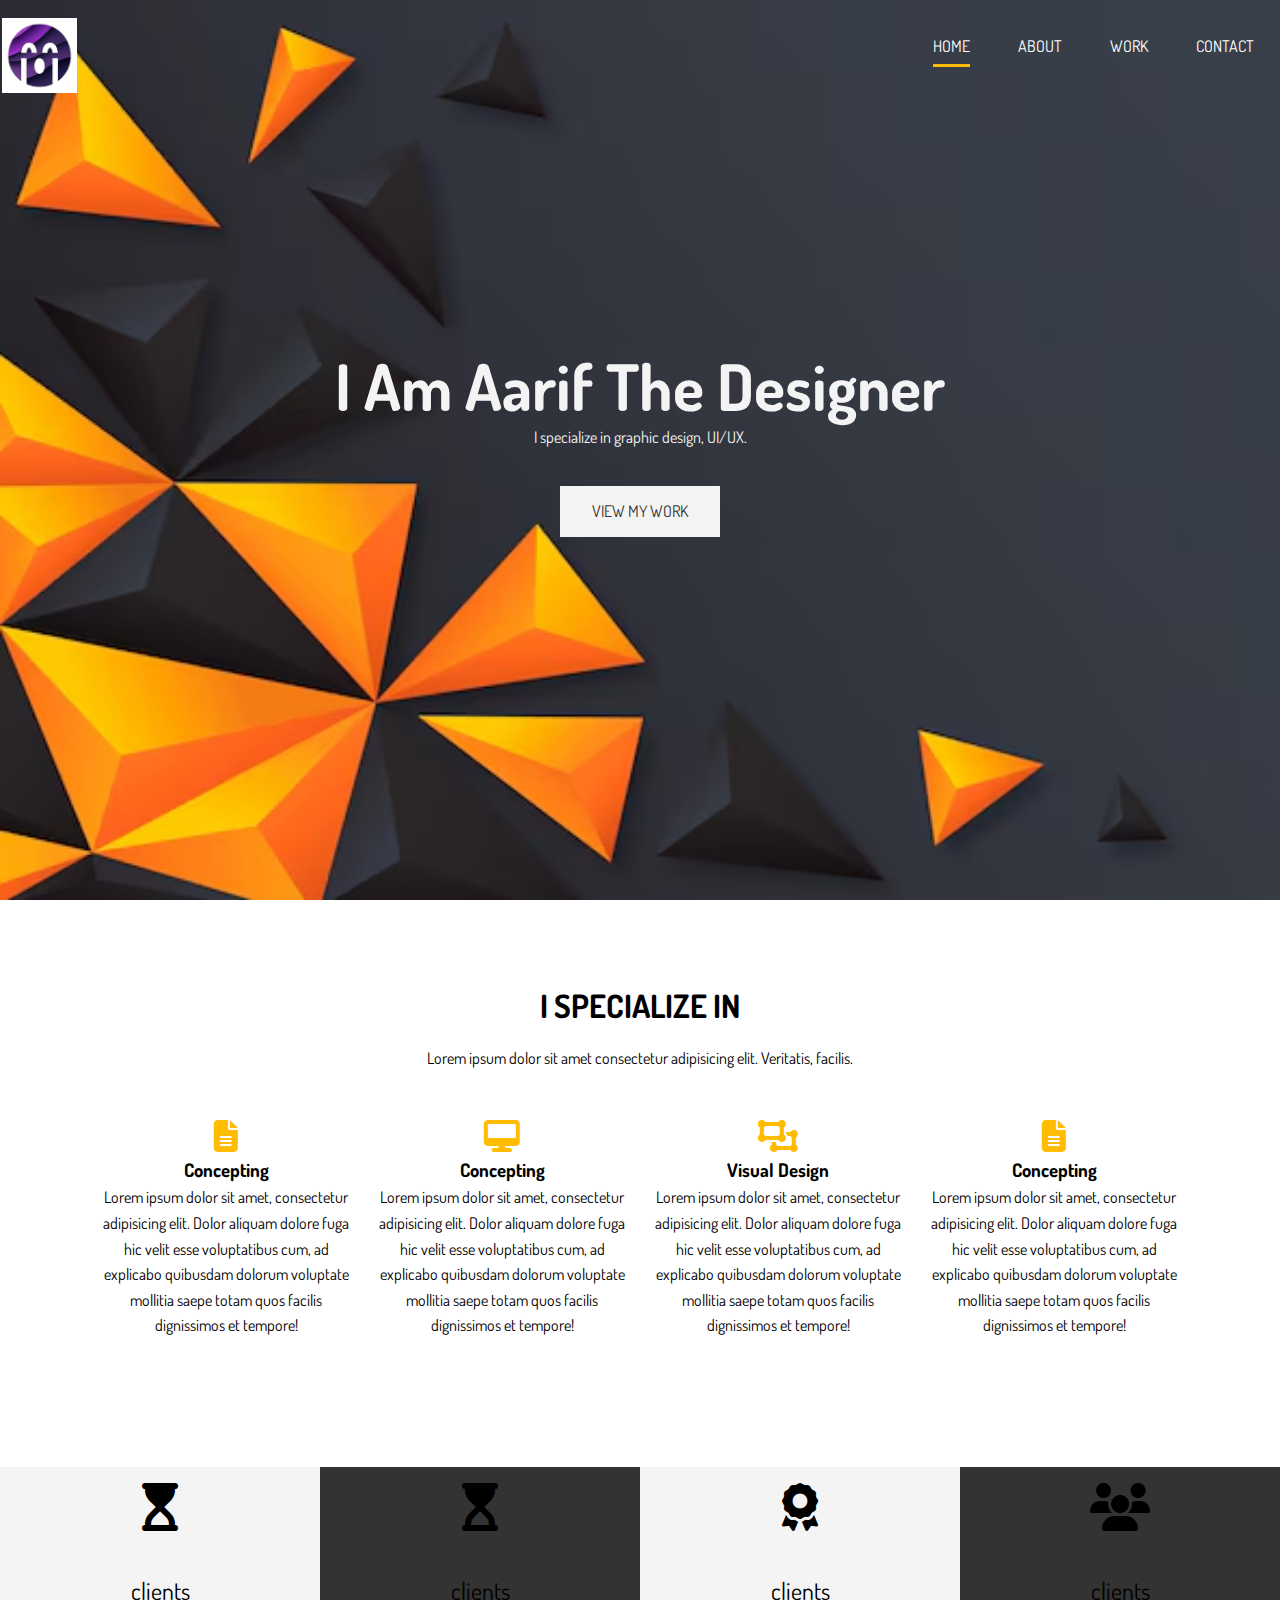
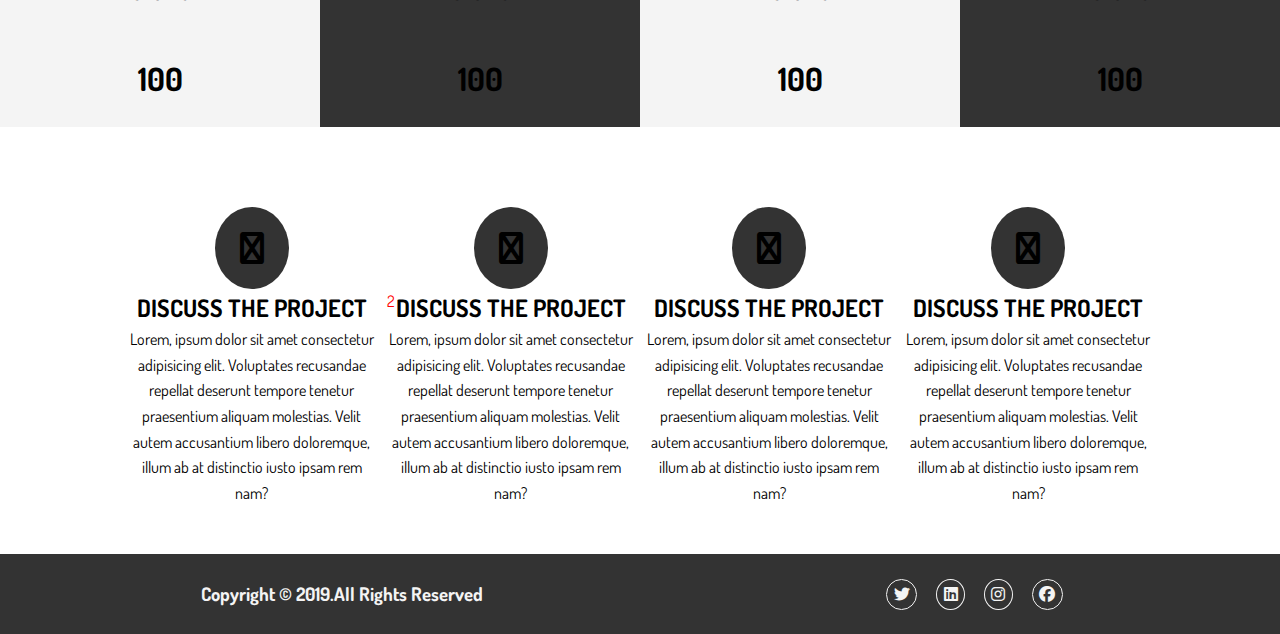
==== index.html @ 58da92f0 "My portfolio" ====
<!DOCTYPE html>
<html lang="en">
<head>
  <meta charset="UTF-8">
  <meta name="viewport" content="width=device-width, initial-scale=1.0">
  <title>Portfolio Page</title>
  <link rel="preconnect" href="https://fonts.googleapis.com">
<link rel="preconnect" href="https://fonts.gstatic.com" crossorigin>
<link href="https://fonts.googleapis.com/css2?family=Dosis:wght@200..800&display=swap" rel="stylesheet">
  <link rel="stylesheet" href="https://cdnjs.cloudflare.com/ajax/libs/font-awesome/6.6.0/css/all.min.css">
  <link rel="stylesheet" href="main/port.css">
</head>
<body>
  <!-- Header -->
<header class="header-home">
<div class="container">
  <nav class="main-nav">
<img src="portfolio-images/mange-logo.jpg" alt="" class="logo">
<ul>
  <li><a href="index.html" class="current">Home</a></li>
  <li><a href="about.html" class="">About</a></li>
  <li><a href="work.html" class="">Work</a></li>
  <li><a href="contact.html" class="">Contact</a></li>
</ul>
  </nav>
  <div class="header-content">
    <h1>I Am Aarif The Designer </h1>
    <p>I specialize in graphic design, UI/UX.</p>
    <a href="work.html" class="btn-light">View My Work</a>
  </div>
</div>
</header>

<!-- Section A -->
<section class="section-a " id="py-1">
<div class="content-1">
<h1>I SPECIALIZE IN</h1>
<p>Lorem ipsum dolor sit amet consectetur adipisicing elit. Veritatis, facilis.</p>
</div>

<div class="content-2 text-align">
<div>
<i class="fas fa-file-alt fa-2x"></i>
<h3>Concepting</h3>
<p>Lorem ipsum dolor sit amet, consectetur adipisicing elit. Dolor aliquam dolore fuga hic velit esse voluptatibus cum, ad explicabo quibusdam dolorum voluptate mollitia saepe totam quos facilis dignissimos et tempore!</p>
</div>


<div>
  <i class="fas fa-desktop fa-2x"></i>
  <h3>Concepting</h3>
  <p>Lorem ipsum dolor sit amet, consectetur adipisicing elit. Dolor aliquam dolore fuga hic velit esse voluptatibus cum, ad explicabo quibusdam dolorum voluptate mollitia saepe totam quos facilis dignissimos et tempore!</p>
  </div>

  <div>
    <i class="fas fa-object-ungroup fa-2x"></i>
    <h3>Visual Design</h3>
    <p>Lorem ipsum dolor sit amet, consectetur adipisicing elit. Dolor aliquam dolore fuga hic velit esse voluptatibus cum, ad explicabo quibusdam dolorum voluptate mollitia saepe totam quos facilis dignissimos et tempore!</p>
    </div>

    <div>
      <i class="fas fa-file-alt fa-2x"></i>
      <h3>Concepting</h3>
      <p>Lorem ipsum dolor sit amet, consectetur adipisicing elit. Dolor aliquam dolore fuga hic velit esse voluptatibus cum, ad explicabo quibusdam dolorum voluptate mollitia saepe totam quos facilis dignissimos et tempore!</p>
      </div>

</div>
</section>

<!-- Home Section-B -->
 <section class="section-b text-align" id="py-2">
<div class="page">

<div class="detail">
  <ul>
    <li><i class="fas fa-hourglass-start fa-3x"></i></li>
    <li class="stats-title"> clients</li>
    <li class="stats-number"> 100</li>
  </ul>
</div>

<div class="detail">
  <ul>
    <li><i class="fas fa-hourglass-start fa-3x"></i></li>
    <li class="stats-title"> clients</li>
    <li class="stats-number"> 100</li>
  </ul>
</div>

<div class="detail">
  <ul>
    <li><i class="fas fa-award fa-3x"></i></li>
    <li class="stats-title"> clients</li>
    <li class="stats-number"> 100</li>
  </ul>
</div>

<div class="detail">
  <ul>
    <li><i class="fas fa-users fa-3x"></i></li>
    <li class="stats-title"> clients</li>
    <li class="stats-number"> 100</li>
  </ul>
</div>

</div>
 </section>

<!-- Home Section C-->
 <section class="home text-align" id="py-3">
  <div class="home-container">

<div class="">
  <div class="icon">
  <i class="fab fa-award fa-2x"></i>
</div>
  <h2>DISCUSS THE PROJECT</h2>
  <p>Lorem, ipsum dolor sit amet consectetur adipisicing elit. Voluptates recusandae repellat deserunt tempore tenetur praesentium aliquam molestias. Velit autem accusantium libero doloremque, illum ab at distinctio iusto ipsam rem nam?</p>
</div>

<div class="home.content">
  <div class="icon">
    <i class="fab fa-award fa-2x"></i>
    <div class="icon-1">2</div>
  </div>
  <h2>DISCUSS THE PROJECT</h2>
  <p>Lorem, ipsum dolor sit amet consectetur adipisicing elit. Voluptates recusandae repellat deserunt tempore tenetur praesentium aliquam molestias. Velit autem accusantium libero doloremque, illum ab at distinctio iusto ipsam rem nam?</p>
</div>


<div class="">
  <div class="icon">
  <i class="fab fa-award fa-2x"></i>
</div>
  <h2>DISCUSS THE PROJECT</h2>
  <p>Lorem, ipsum dolor sit amet consectetur adipisicing elit. Voluptates recusandae repellat deserunt tempore tenetur praesentium aliquam molestias. Velit autem accusantium libero doloremque, illum ab at distinctio iusto ipsam rem nam?</p>
</div>


<div class="">
  <div class="icon">
  <i class="fab fa-award fa-2x"></i>
</div>
  <h2>DISCUSS THE PROJECT</h2>
  <p>Lorem, ipsum dolor sit amet consectetur adipisicing elit. Voluptates recusandae repellat deserunt tempore tenetur praesentium aliquam molestias. Velit autem accusantium libero doloremque, illum ab at distinctio iusto ipsam rem nam?</p>
</div>

  </div>
 </section>

 <footer class="footer">
<div class="main-footer">
<h3>Copyright &copy; 2019.All Rights Reserved</h3>
<div class="special">
  <i class="fab fa-twitter"></i>
  <i class="fab fa-linkedin"></i>
  <i class="fab fa-instagram"></i>
  <i class="fab fa-facebook"></i>
</div>
</div>
 </footer>
</body>
</html>
---- main/port.css ----
* {
  margin: 0;
  padding: 0;
  box-sizing: border-box;
}

body {
  font-family: "Dosis", sans-serif;
  line-height: 1.6;
}

a {
  text-decoration: none;
}

ul {
  list-style: none;
}

img {
  width: 100%;
}

.logo {
  width: 5%;
  height: 5%;
}

.main-nav {
  display: flex;
  justify-content: space-between;
  padding-top: 1rem;
}

ul {
  display: flex;
}

li {
  padding: 1rem 1.5rem;
}

a {
  text-decoration: none;
  color: #fff;
  text-transform: uppercase;
  border-bottom: 3px transparent solid;
  padding-bottom: 0.5rem;
  transition: border-color 0.5s;
}
a:hover {
  border-color: #ccc;
}
a.current {
  border-color: #ffbc00;
}

.header-home {
  background-image: url("/portfolio-images/back-1.avif");
  background-repeat: no-repeat;
  background-size: cover;
  height: 100vh;
  color: #f4f4f4;
}
.header-home .btn-light {
  margin-top: 35px;
}
.header-home img {
  width: 75px;
  height: 75px;
}

.header-content {
  text-align: center;
  padding-top: 20%;
}
.header-content h1 {
  font-size: 4rem;
  line-height: 1.2;
}

.container {
  max-width: 1280px;
  padding: 0.15rem;
  margin: auto;
  overflow: hidden;
}

.btn-dark, .btn-light, .btn-main {
  display: inline-block;
  padding: 0.8rem 2rem;
  transition: all 0.5s;
  border: none;
  cursor: pointer;
}

.btn-main {
  color: #333;
  background-color: #ffbc00;
}
.btn-light {
  color: #333;
  background-color: #f4f4f4;
}
.btn-dark {
  color: #f4f4f4;
  background-color: #333;
}

.text-align {
  text-align: center;
}

.section-a {
  padding: 4rem;
}

.content-1 {
  padding: 1rem;
  text-align: center;
}
.content-1 h1 {
  margin-bottom: 15px;
}

.content-2 {
  display: grid;
  grid-template-columns: repeat(4, 1fr);
  padding: 2rem;
  grid-gap: 1rem;
}
.content-2 .fas {
  color: #ffbc00;
}

.section-b {
  padding: 2rem 0;
}
.section-b li {
  line-height: 2;
}
.section-b .stats-title {
  font-size: 1.5rem;
}
.section-b .stats-number {
  font-size: 2rem;
  font-weight: bold;
}
.section-b .page {
  display: grid;
  grid-template-columns: repeat(4, 1fr);
}
.section-b .page > *:nth-child(even) {
  background-color: #333;
}
.section-b .page > *:nth-child(odd) {
  background-color: #f4f4f4;
}
.section-b .detail ul {
  display: inline;
}

.home {
  padding: 3rem 8rem;
}
.home .home-container {
  display: grid;
  grid-template-columns: repeat(4, 1fr);
  grid-gap: 0.7rem;
}
.home .home-content {
  padding: 1rem;
}
.home .icon i {
  background-color: #333;
  padding: 25px;
  border-radius: 50%;
  position: relative;
  transition: all 0.7s;
}
.home .icon i:hover {
  background-color: #ffbc00;
}
.home .icon-1 {
  position: absolute;
  color: red;
}

.footer {
  background-color: #333;
  height: 5rem;
  color: #f4f4f4;
}
.footer .main-footer {
  display: flex;
  justify-content: space-around;
  align-items: center;
  height: 5rem;
}
.footer .special .fab {
  margin-right: 1rem;
  border: 1px solid #f4f4f4;
  border-radius: 50%;
  padding: 0.4rem;
}

@media (max-width: 768px) {
  .header-home {
    height: 70vh;
  }
  .header-home .header-content {
    padding-top: 10%;
  }
  .section-a {
    padding: 2rem;
  }
  .section-a .content-2 {
    grid-template-columns: 1fr;
    padding: 1rem;
  }
  .section-b {
    padding: 1rem 0;
  }
  .section-b .page,
  .section-c .testimonials {
    grid-template-columns: 1fr;
  }
  .home {
    padding: 1rem 0;
  }
  .home .home-container {
    grid-template-columns: 1fr;
  }
  .footer {
    height: 10rem;
  }
  .footer .main-footer {
    flex-direction: column;
    gap: 20px;
    height: 7rem;
    padding: 1rem;
  }
}

/*# sourceMappingURL=port.css.map */
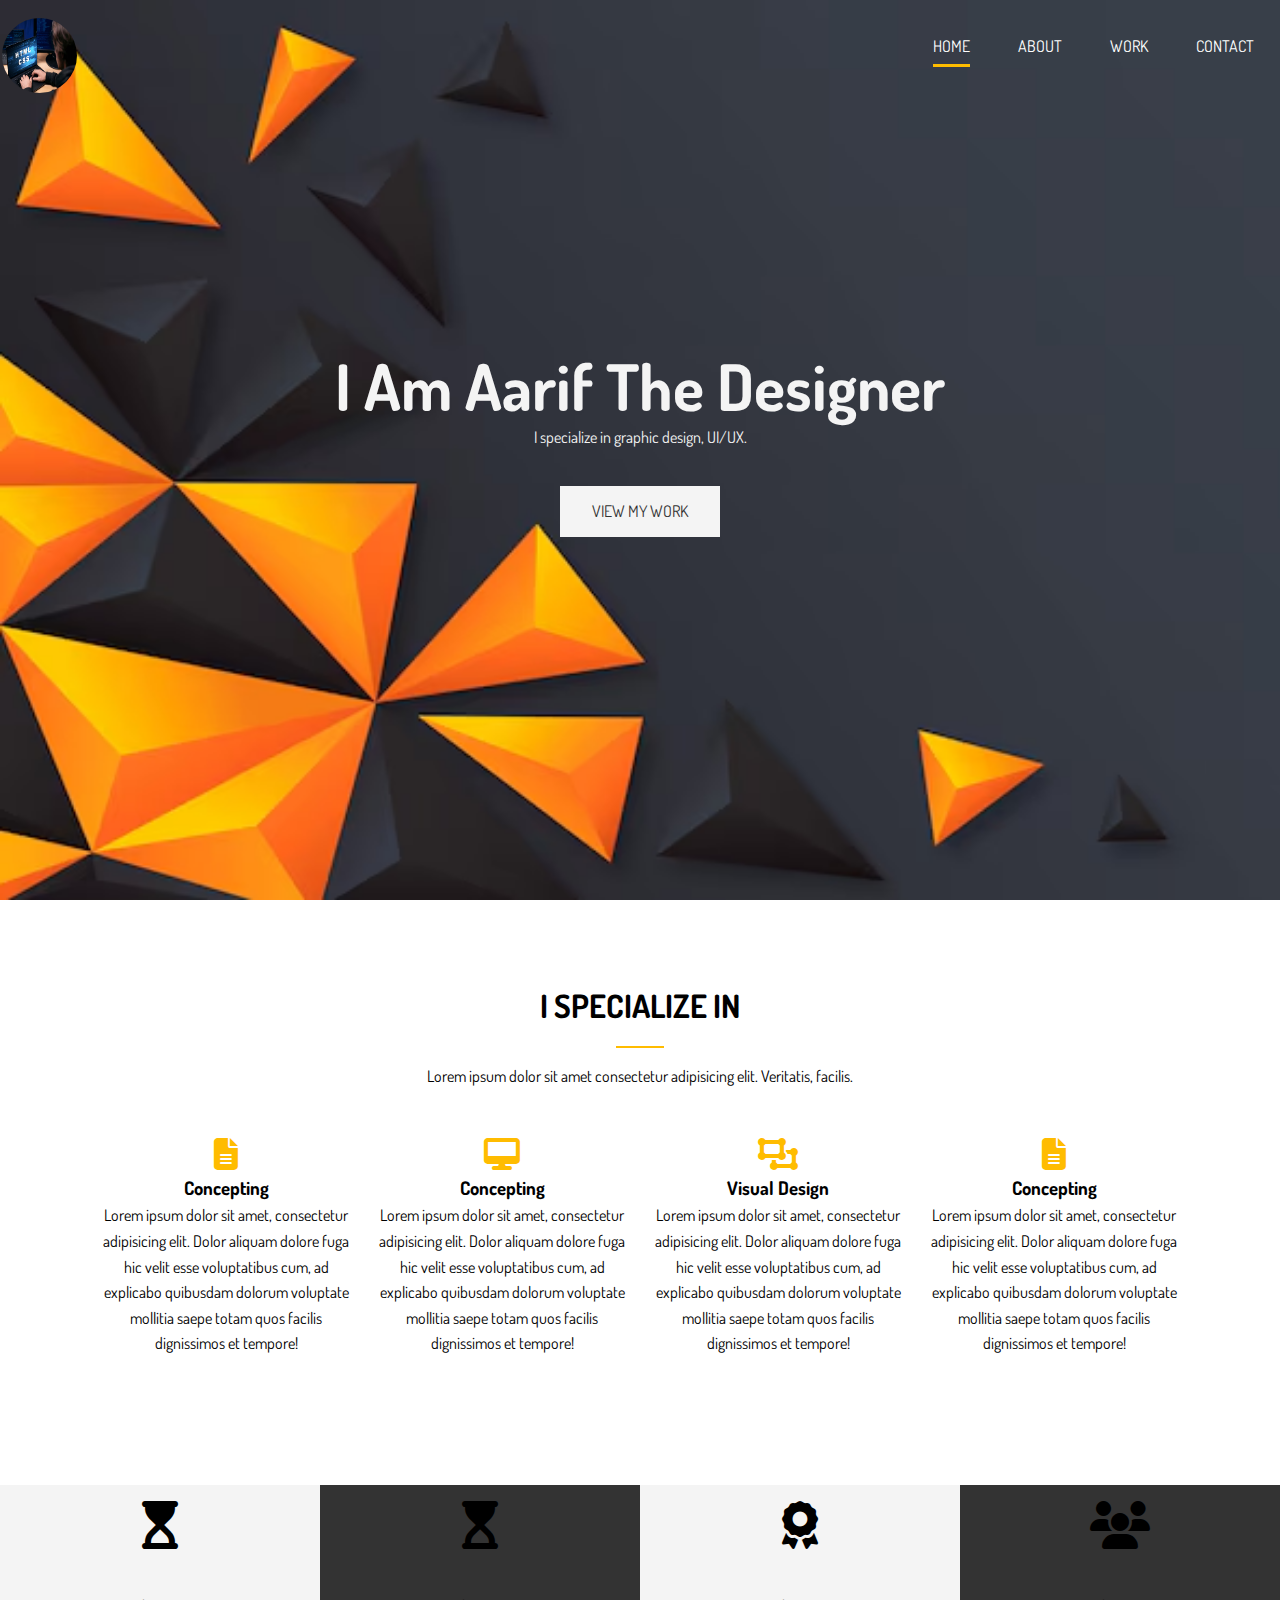
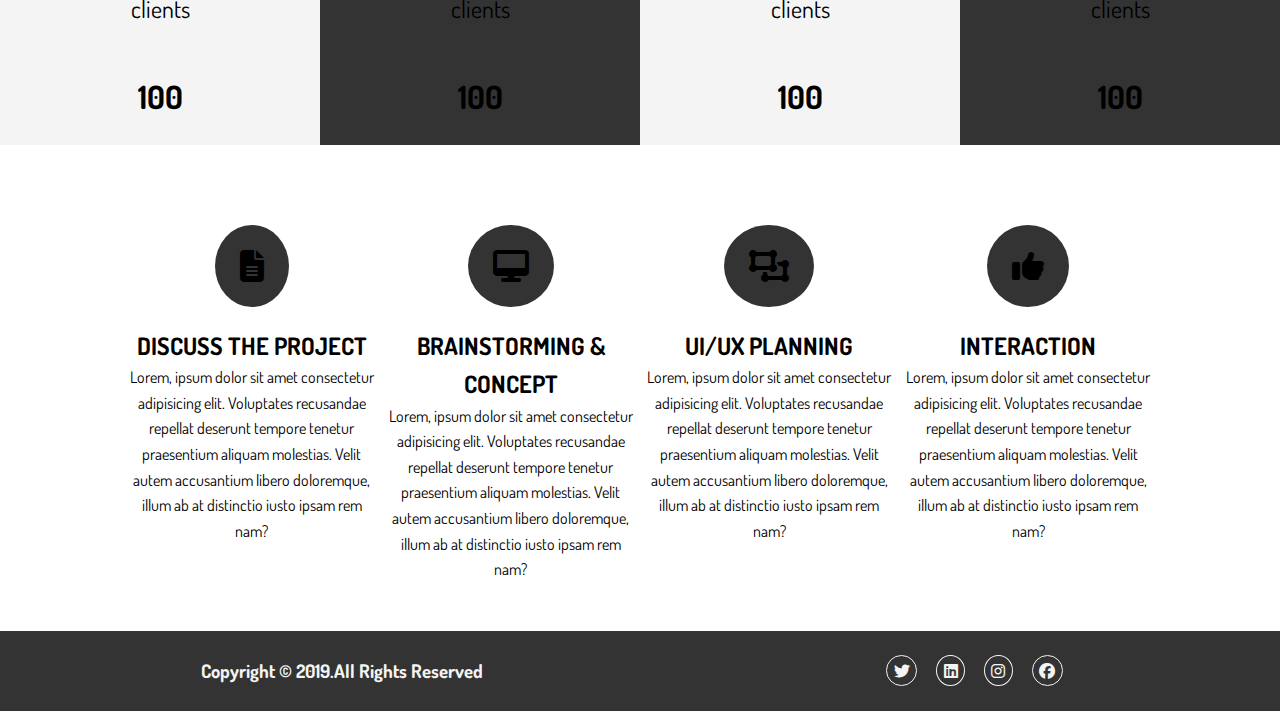
==== commit 0a6cba36: "Responsiveness Modification" ====
--- a/index.html
+++ b/index.html
@@ -1,163 +1,183 @@
 <!DOCTYPE html>
 <html lang="en">
+
 <head>
   <meta charset="UTF-8">
   <meta name="viewport" content="width=device-width, initial-scale=1.0">
   <title>Portfolio Page</title>
   <link rel="preconnect" href="https://fonts.googleapis.com">
-<link rel="preconnect" href="https://fonts.gstatic.com" crossorigin>
-<link href="https://fonts.googleapis.com/css2?family=Dosis:wght@200..800&display=swap" rel="stylesheet">
+  <link rel="preconnect" href="https://fonts.gstatic.com" crossorigin>
+  <link href="https://fonts.googleapis.com/css2?family=Dosis:wght@200..800&display=swap" rel="stylesheet">
   <link rel="stylesheet" href="https://cdnjs.cloudflare.com/ajax/libs/font-awesome/6.6.0/css/all.min.css">
   <link rel="stylesheet" href="main/port.css">
 </head>
+
 <body>
   <!-- Header -->
-<header class="header-home">
-<div class="container">
-  <nav class="main-nav">
-<img src="portfolio-images/mange-logo.jpg" alt="" class="logo">
-<ul>
-  <li><a href="index.html" class="current">Home</a></li>
-  <li><a href="about.html" class="">About</a></li>
-  <li><a href="work.html" class="">Work</a></li>
-  <li><a href="contact.html" class="">Contact</a></li>
-</ul>
-  </nav>
-  <div class="header-content">
-    <h1>I Am Aarif The Designer </h1>
-    <p>I specialize in graphic design, UI/UX.</p>
-    <a href="work.html" class="btn-light">View My Work</a>
-  </div>
-</div>
-</header>
+  <header class="header-home">
+    <div class="container">
+      <nav class="main-nav">
+        <img src="portfolio-images/html & css logo.avif" alt="" class="logo-1">
+        <ul>
+          <li><a href="index.html" class="current">Home</a></li>
+          <li><a href="about.html" class="">About</a></li>
+          <li><a href="work.html" class="">Work</a></li>
+          <li><a href="contact.html" class="">Contact</a></li>
+        </ul>
+      </nav>
+      <div class="header-content">
+        <h1>I Am Aarif The Designer </h1>
+        <p>I specialize in graphic design, UI/UX.</p>
+        <a href="work.html" class="btn-light">View My Work</a>
+      </div>
+    </div>
+  </header>
 
-<!-- Section A -->
-<section class="section-a " id="py-1">
-<div class="content-1">
-<h1>I SPECIALIZE IN</h1>
-<p>Lorem ipsum dolor sit amet consectetur adipisicing elit. Veritatis, facilis.</p>
-</div>
+  <!-- Section A -->
+  <section class="section-a " id="py-1">
+    <div class="content-1">
+      <h1 >I SPECIALIZE IN</h1>
+      <div class="bottom-line"></div>
+      <p>Lorem ipsum dolor sit amet consectetur adipisicing elit. Veritatis, facilis.</p>
+    </div>
 
-<div class="content-2 text-align">
-<div>
-<i class="fas fa-file-alt fa-2x"></i>
-<h3>Concepting</h3>
-<p>Lorem ipsum dolor sit amet, consectetur adipisicing elit. Dolor aliquam dolore fuga hic velit esse voluptatibus cum, ad explicabo quibusdam dolorum voluptate mollitia saepe totam quos facilis dignissimos et tempore!</p>
-</div>
+    <div class="content-2 text-align">
+      <div class="content-3">
+        <i class="fas fa-file-alt fa-2x"></i>
+        <h3>Concepting</h3>
+        <p>Lorem ipsum dolor sit amet, consectetur adipisicing elit. Dolor aliquam dolore fuga hic velit esse
+          voluptatibus cum, ad explicabo quibusdam dolorum voluptate mollitia saepe totam quos facilis dignissimos et
+          tempore!</p>
+      </div>
 
 
-<div>
-  <i class="fas fa-desktop fa-2x"></i>
-  <h3>Concepting</h3>
-  <p>Lorem ipsum dolor sit amet, consectetur adipisicing elit. Dolor aliquam dolore fuga hic velit esse voluptatibus cum, ad explicabo quibusdam dolorum voluptate mollitia saepe totam quos facilis dignissimos et tempore!</p>
-  </div>
-
-  <div>
-    <i class="fas fa-object-ungroup fa-2x"></i>
-    <h3>Visual Design</h3>
-    <p>Lorem ipsum dolor sit amet, consectetur adipisicing elit. Dolor aliquam dolore fuga hic velit esse voluptatibus cum, ad explicabo quibusdam dolorum voluptate mollitia saepe totam quos facilis dignissimos et tempore!</p>
-    </div>
-
-    <div>
-      <i class="fas fa-file-alt fa-2x"></i>
-      <h3>Concepting</h3>
-      <p>Lorem ipsum dolor sit amet, consectetur adipisicing elit. Dolor aliquam dolore fuga hic velit esse voluptatibus cum, ad explicabo quibusdam dolorum voluptate mollitia saepe totam quos facilis dignissimos et tempore!</p>
+      <div>
+        <i class="fas fa-desktop fa-2x"></i>
+        <h3>Concepting</h3>
+        <p>Lorem ipsum dolor sit amet, consectetur adipisicing elit. Dolor aliquam dolore fuga hic velit esse
+          voluptatibus cum, ad explicabo quibusdam dolorum voluptate mollitia saepe totam quos facilis dignissimos et
+          tempore!</p>
       </div>
 
-</div>
-</section>
+      <div class="content-3">
+        <i class="fas fa-object-ungroup fa-2x"></i>
+        <h3>Visual Design</h3>
+        <p>Lorem ipsum dolor sit amet, consectetur adipisicing elit. Dolor aliquam dolore fuga hic velit esse
+          voluptatibus cum, ad explicabo quibusdam dolorum voluptate mollitia saepe totam quos facilis dignissimos et
+          tempore!</p>
+      </div>
 
-<!-- Home Section-B -->
- <section class="section-b text-align" id="py-2">
-<div class="page">
+      <div>
+        <i class="fas fa-file-alt fa-2x"></i>
+        <h3>Concepting</h3>
+        <p>Lorem ipsum dolor sit amet, consectetur adipisicing elit. Dolor aliquam dolore fuga hic velit esse
+          voluptatibus cum, ad explicabo quibusdam dolorum voluptate mollitia saepe totam quos facilis dignissimos et
+          tempore!</p>
+      </div>
 
-<div class="detail">
-  <ul>
-    <li><i class="fas fa-hourglass-start fa-3x"></i></li>
-    <li class="stats-title"> clients</li>
-    <li class="stats-number"> 100</li>
-  </ul>
-</div>
+    </div>
+  </section>
 
-<div class="detail">
-  <ul>
-    <li><i class="fas fa-hourglass-start fa-3x"></i></li>
-    <li class="stats-title"> clients</li>
-    <li class="stats-number"> 100</li>
-  </ul>
-</div>
+  <!-- Home Section-B -->
+  <section class="section-b text-align" id="py-2">
+    <div class="page">
 
-<div class="detail">
-  <ul>
-    <li><i class="fas fa-award fa-3x"></i></li>
-    <li class="stats-title"> clients</li>
-    <li class="stats-number"> 100</li>
-  </ul>
-</div>
+      <div class="detail">
+        <ul>
+          <li><i class="fas fa-hourglass-start fa-3x"></i></li>
+          <li class="stats-title"> clients</li>
+          <li class="stats-number"> 100</li>
+        </ul>
+      </div>
 
-<div class="detail">
-  <ul>
-    <li><i class="fas fa-users fa-3x"></i></li>
-    <li class="stats-title"> clients</li>
-    <li class="stats-number"> 100</li>
-  </ul>
-</div>
+      <div class="detail">
+        <ul>
+          <li><i class="fas fa-hourglass-start fa-3x"></i></li>
+          <li class="stats-title"> clients</li>
+          <li class="stats-number"> 100</li>
+        </ul>
+      </div>
 
-</div>
- </section>
+      <div class="detail">
+        <ul>
+          <li><i class="fas fa-award fa-3x"></i></li>
+          <li class="stats-title"> clients</li>
+          <li class="stats-number"> 100</li>
+        </ul>
+      </div>
 
-<!-- Home Section C-->
- <section class="home text-align" id="py-3">
-  <div class="home-container">
+      <div class="detail">
+        <ul>
+          <li><i class="fas fa-users fa-3x"></i></li>
+          <li class="stats-title"> clients</li>
+          <li class="stats-number"> 100</li>
+        </ul>
+      </div>
 
-<div class="">
-  <div class="icon">
-  <i class="fab fa-award fa-2x"></i>
-</div>
-  <h2>DISCUSS THE PROJECT</h2>
-  <p>Lorem, ipsum dolor sit amet consectetur adipisicing elit. Voluptates recusandae repellat deserunt tempore tenetur praesentium aliquam molestias. Velit autem accusantium libero doloremque, illum ab at distinctio iusto ipsam rem nam?</p>
-</div>
+    </div>
+  </section>
 
-<div class="home.content">
-  <div class="icon">
-    <i class="fab fa-award fa-2x"></i>
-    <div class="icon-1">2</div>
-  </div>
-  <h2>DISCUSS THE PROJECT</h2>
-  <p>Lorem, ipsum dolor sit amet consectetur adipisicing elit. Voluptates recusandae repellat deserunt tempore tenetur praesentium aliquam molestias. Velit autem accusantium libero doloremque, illum ab at distinctio iusto ipsam rem nam?</p>
-</div>
+  <!-- Home Section C-->
+  <section class="home text-align" id="py-3">
+    <div class="home-container">
+
+      <div class="">
+        <div class="icon">
+          <i class="fas fa-file-alt fa-2x"></i>
+        </div>
+        <h2>DISCUSS THE PROJECT</h2>
+        <p>Lorem, ipsum dolor sit amet consectetur adipisicing elit. Voluptates recusandae repellat deserunt tempore
+          tenetur praesentium aliquam molestias. Velit autem accusantium libero doloremque, illum ab at distinctio iusto
+          ipsam rem nam?</p>
+      </div>
+
+      <div class="home.content">
+        <div class="icon">
+          <i class="fas fa-desktop fa-2x"></i>
+          <!-- <div class="icon-1">2</div> -->
+        </div>
+        <h2>BRAINSTORMING & CONCEPT</h2>
+        <p>Lorem, ipsum dolor sit amet consectetur adipisicing elit. Voluptates recusandae repellat deserunt tempore
+          tenetur praesentium aliquam molestias. Velit autem accusantium libero doloremque, illum ab at distinctio iusto
+          ipsam rem nam?</p>
+      </div>
 
 
-<div class="">
-  <div class="icon">
-  <i class="fab fa-award fa-2x"></i>
-</div>
-  <h2>DISCUSS THE PROJECT</h2>
-  <p>Lorem, ipsum dolor sit amet consectetur adipisicing elit. Voluptates recusandae repellat deserunt tempore tenetur praesentium aliquam molestias. Velit autem accusantium libero doloremque, illum ab at distinctio iusto ipsam rem nam?</p>
-</div>
+      <div class="">
+        <div class="icon">
+          <i class="fas fa-object-ungroup fa-2x"></i>
+        </div>
+        <h2>UI/UX PLANNING</h2>
+        <p>Lorem, ipsum dolor sit amet consectetur adipisicing elit. Voluptates recusandae repellat deserunt tempore
+          tenetur praesentium aliquam molestias. Velit autem accusantium libero doloremque, illum ab at distinctio iusto
+          ipsam rem nam?</p>
+      </div>
 
 
-<div class="">
-  <div class="icon">
-  <i class="fab fa-award fa-2x"></i>
-</div>
-  <h2>DISCUSS THE PROJECT</h2>
-  <p>Lorem, ipsum dolor sit amet consectetur adipisicing elit. Voluptates recusandae repellat deserunt tempore tenetur praesentium aliquam molestias. Velit autem accusantium libero doloremque, illum ab at distinctio iusto ipsam rem nam?</p>
-</div>
+      <div class="">
+        <div class="icon">
+          <i class="fas fa-thumbs-up fa-2x"></i>
+        </div>
+        <h2>INTERACTION</h2>
+        <p>Lorem, ipsum dolor sit amet consectetur adipisicing elit. Voluptates recusandae repellat deserunt tempore
+          tenetur praesentium aliquam molestias. Velit autem accusantium libero doloremque, illum ab at distinctio iusto
+          ipsam rem nam?</p>
+      </div>
 
-  </div>
- </section>
+    </div>
+  </section>
 
- <footer class="footer">
-<div class="main-footer">
-<h3>Copyright &copy; 2019.All Rights Reserved</h3>
-<div class="special">
-  <i class="fab fa-twitter"></i>
-  <i class="fab fa-linkedin"></i>
-  <i class="fab fa-instagram"></i>
-  <i class="fab fa-facebook"></i>
-</div>
-</div>
- </footer>
+  <footer class="footer">
+    <div class="main-footer">
+      <h3>Copyright &copy; 2019.All Rights Reserved</h3>
+      <div class="special">
+        <i class="fab fa-twitter"></i>
+        <i class="fab fa-linkedin"></i>
+        <i class="fab fa-instagram"></i>
+        <i class="fab fa-facebook"></i>
+      </div>
+    </div>
+  </footer>
 </body>
+
 </html>--- a/main/port.css
+++ b/main/port.css
@@ -21,9 +21,10 @@
   width: 100%;
 }
 
-.logo {
-  width: 5%;
-  height: 5%;
+.logo-1 {
+  width: 50px;
+  height: 50px;
+  border-radius: 100%;
 }
 
 .main-nav {
@@ -115,6 +116,14 @@
   padding: 4rem;
 }
 
+.bottom-line {
+  height: 2px;
+  width: 3rem;
+  background: #ffbc00;
+  display: block;
+  margin: 0 auto 1rem auto;
+}
+
 .content-1 {
   padding: 1rem;
   text-align: center;
@@ -169,23 +178,31 @@
   grid-gap: 0.7rem;
 }
 .home .home-content {
+  padding: 2rem;
+}
+.home .icon {
+  position: relative;
+  top: 0;
+  right: 0;
+}
+.home .icon .icon-1 {
+  position: absolute;
+  border-radius: 50%;
+  background-color: green;
   padding: 1rem;
+  color: red;
+  transition: all 1s;
 }
 .home .icon i {
   background-color: #333;
+  margin-bottom: 20px;
   padding: 25px;
   border-radius: 50%;
-  position: relative;
   transition: all 0.7s;
 }
 .home .icon i:hover {
   background-color: #ffbc00;
 }
-.home .icon-1 {
-  position: absolute;
-  color: red;
-}
-
 .footer {
   background-color: #333;
   height: 5rem;
@@ -203,6 +220,9 @@
   border-radius: 50%;
   padding: 0.4rem;
 }
+.footer .special .fab:hover {
+  background-color: #ffbc00;
+}
 
 @media (max-width: 768px) {
   .header-home {
@@ -211,12 +231,19 @@
   .header-home .header-content {
     padding-top: 10%;
   }
+  .header-home li {
+    padding: 1rem 0.5rem;
+  }
   .section-a {
     padding: 2rem;
   }
   .section-a .content-2 {
     grid-template-columns: 1fr;
-    padding: 1rem;
+    padding: 1.5rem;
+  }
+  .content-3 {
+    border-bottom: 1px solid black;
+    padding-bottom: 1rem;
   }
   .section-b {
     padding: 1rem 0;
@@ -232,13 +259,14 @@
     grid-template-columns: 1fr;
   }
   .footer {
-    height: 10rem;
+    height: 7rem;
   }
   .footer .main-footer {
     flex-direction: column;
-    gap: 20px;
-    height: 7rem;
+    row-gap: 15px;
+    height: 5rem;
     padding: 1rem;
+    font-size: 15px;
   }
 }
 
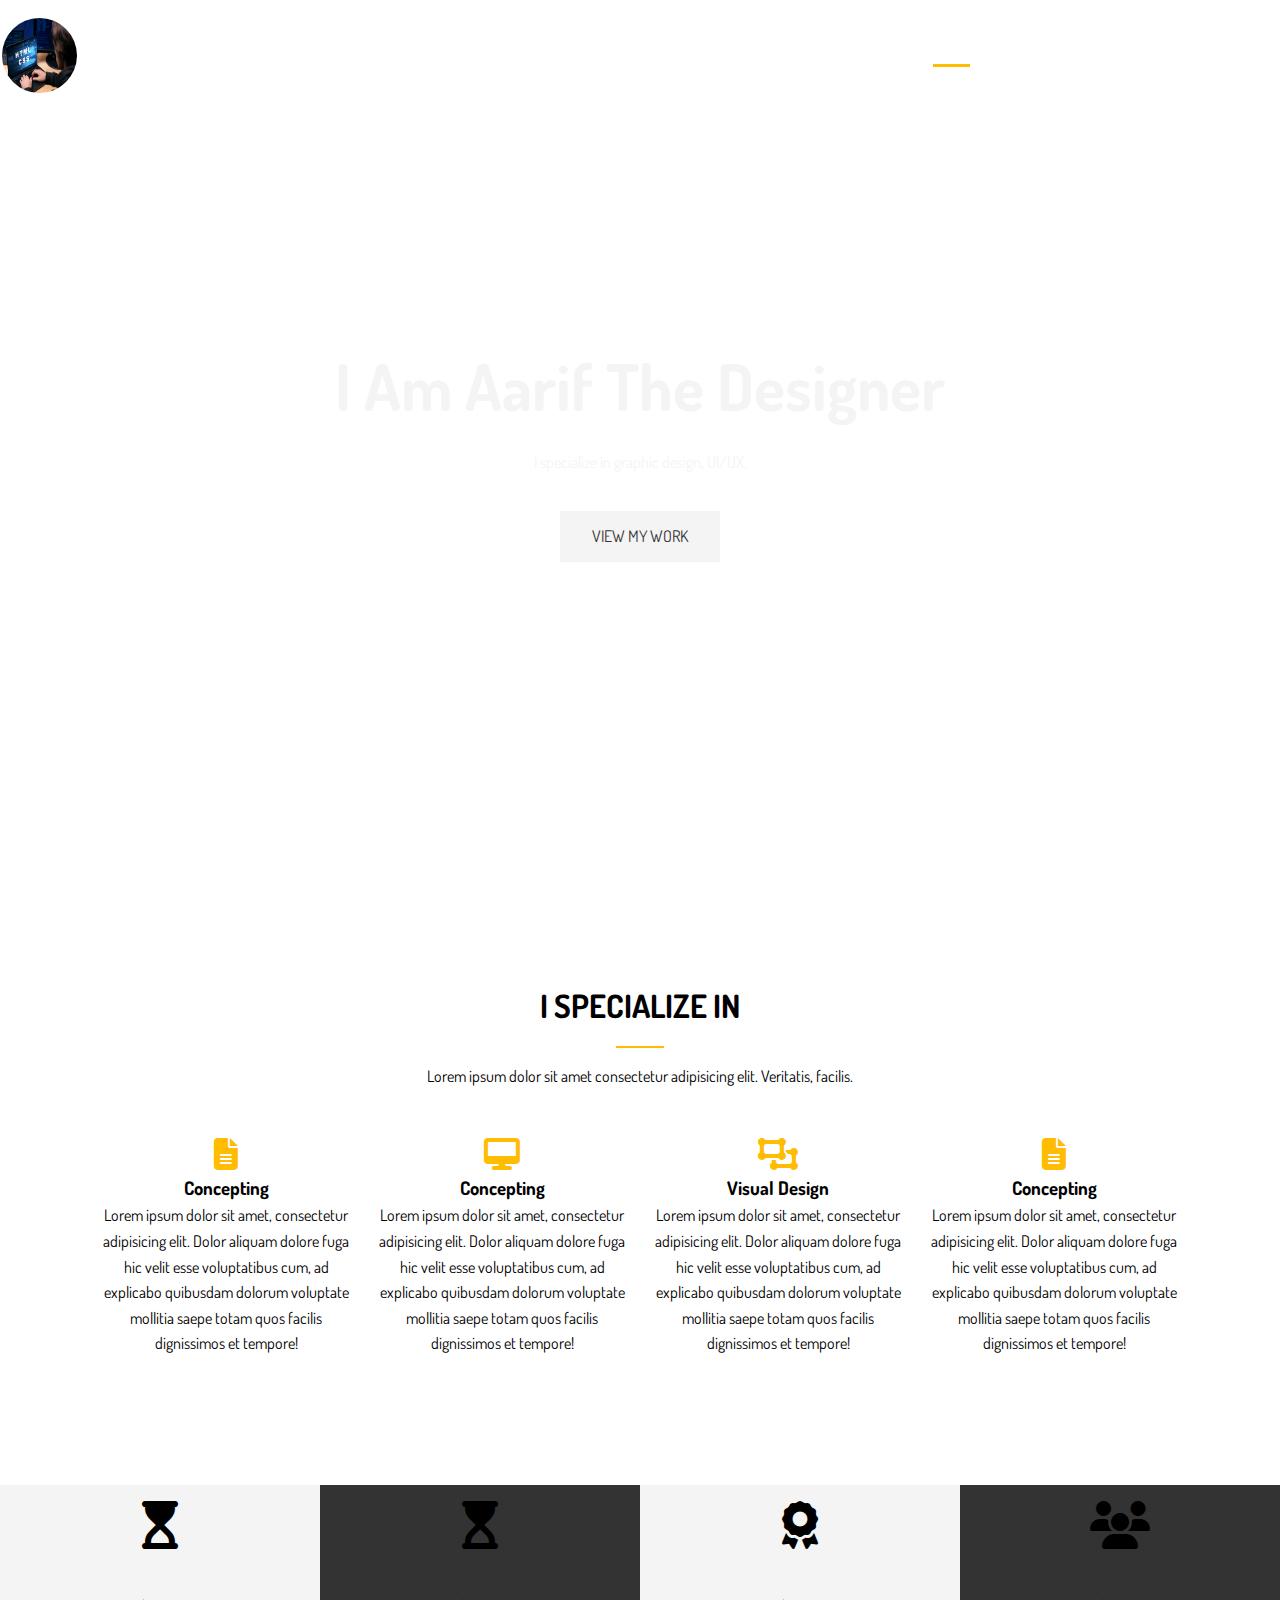
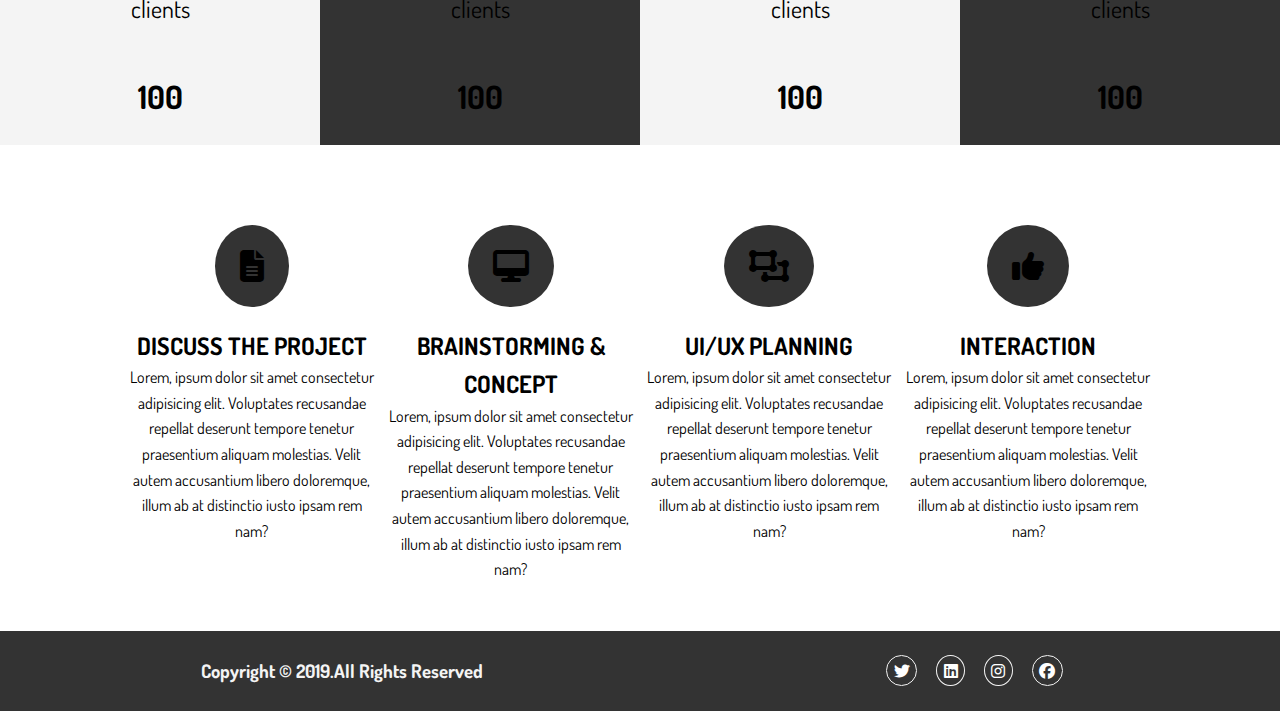
==== commit 2e6f4af5: "Picture Changing" ====
--- a/index.html
+++ b/index.html
@@ -171,10 +171,10 @@
     <div class="main-footer">
       <h3>Copyright &copy; 2019.All Rights Reserved</h3>
       <div class="special">
-        <i class="fab fa-twitter"></i>
-        <i class="fab fa-linkedin"></i>
-        <i class="fab fa-instagram"></i>
-        <i class="fab fa-facebook"></i>
+       <a href="https://x.com/home" class="link" target="_blank"><i class="fab fa-twitter"></i></a> 
+       <a href="#" class="link" target="_blank"><i class="fab fa-linkedin"></i></a> 
+       <a href="https://www.instagram.com/accounts/onetap/?next=%2F&hl=en" class="link" target="_blank"><i class="fab fa-instagram"></i></a> 
+       <a href="https://web.facebook.com/" class="link" target="_blank"><i class="fab fa-facebook"></i></a> 
       </div>
     </div>
   </footer>
--- a/main/port.css
+++ b/main/port.css
@@ -57,7 +57,7 @@
 }
 
 .header-home {
-  background-image: url("/portfolio-images/back-1.avif");
+  background-image: url("/portfolio-images/bac.avif");
   background-repeat: no-repeat;
   background-size: cover;
   height: 100vh;
@@ -78,6 +78,10 @@
 .header-content h1 {
   font-size: 4rem;
   line-height: 1.2;
+}
+.header-content p {
+  margin-top: 25px;
+  font-size: 1rem;
 }
 
 .container {
@@ -226,10 +230,18 @@
 
 @media (max-width: 768px) {
   .header-home {
+    background-image: url(/portfolio-images/back122.avif);
     height: 70vh;
   }
   .header-home .header-content {
     padding-top: 10%;
+  }
+  .header-home h1 {
+    font-size: 3rem;
+  }
+  .header-home p {
+    margin-top: 30px;
+    font-size: 1.5rem;
   }
   .header-home li {
     padding: 1rem 0.5rem;
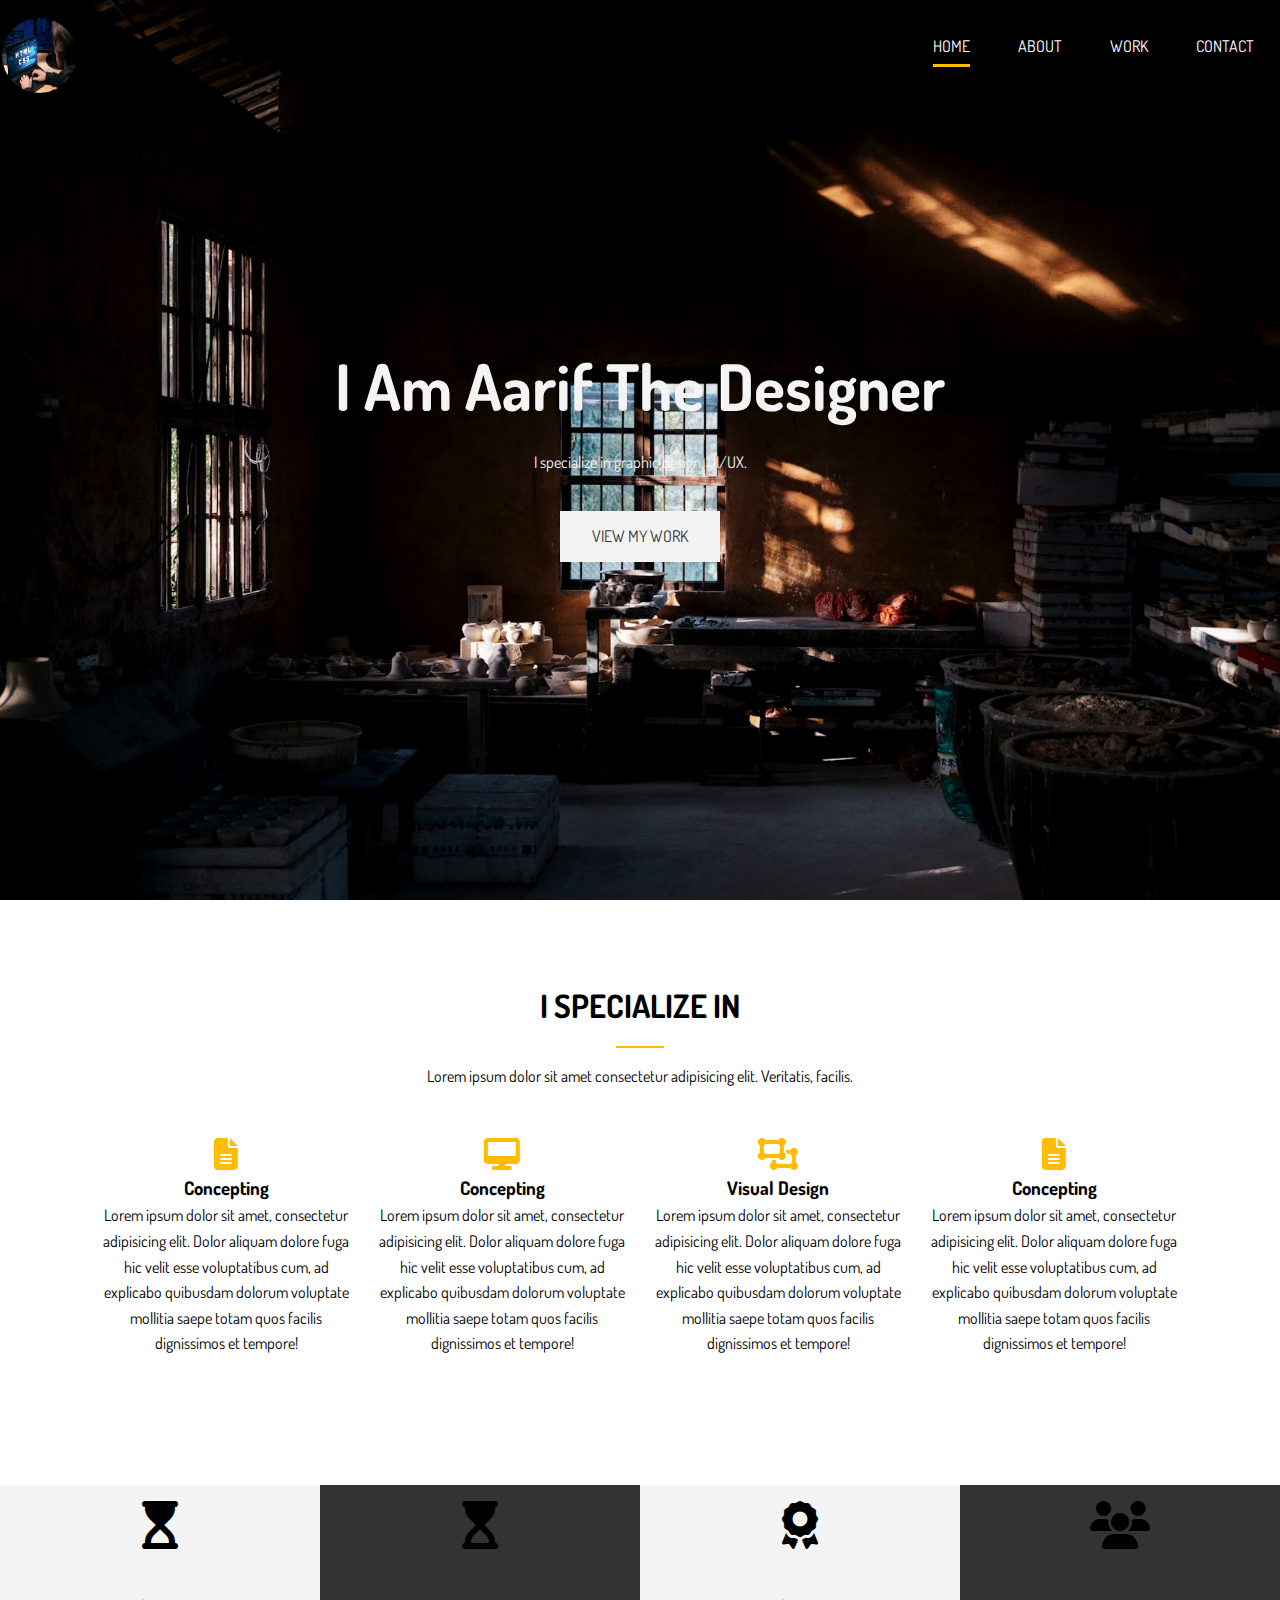
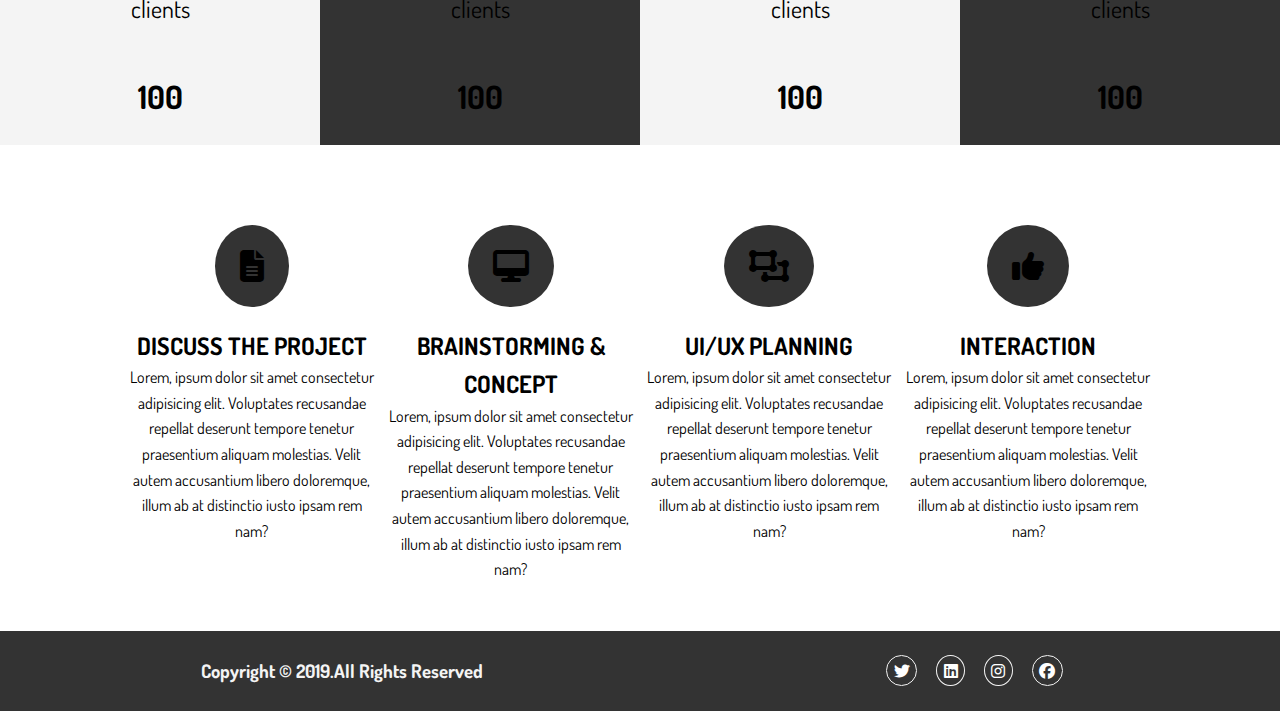
==== commit d8eeef0e: "Image Editing" ====
--- a/index.html
+++ b/index.html
@@ -17,7 +17,7 @@
   <header class="header-home">
     <div class="container">
       <nav class="main-nav">
-        <img src="portfolio-images/html & css logo.avif" alt="" class="logo-1">
+        <img src="portfolio-images/html&csslogo.avif" alt="" class="logo-1">
         <ul>
           <li><a href="index.html" class="current">Home</a></li>
           <li><a href="about.html" class="">About</a></li>
--- a/main/port.css
+++ b/main/port.css
@@ -57,7 +57,7 @@
 }
 
 .header-home {
-  background-image: url("/portfolio-images/bac.avif");
+  background-image: url("/portfolio-images/back112.avif");
   background-repeat: no-repeat;
   background-size: cover;
   height: 100vh;
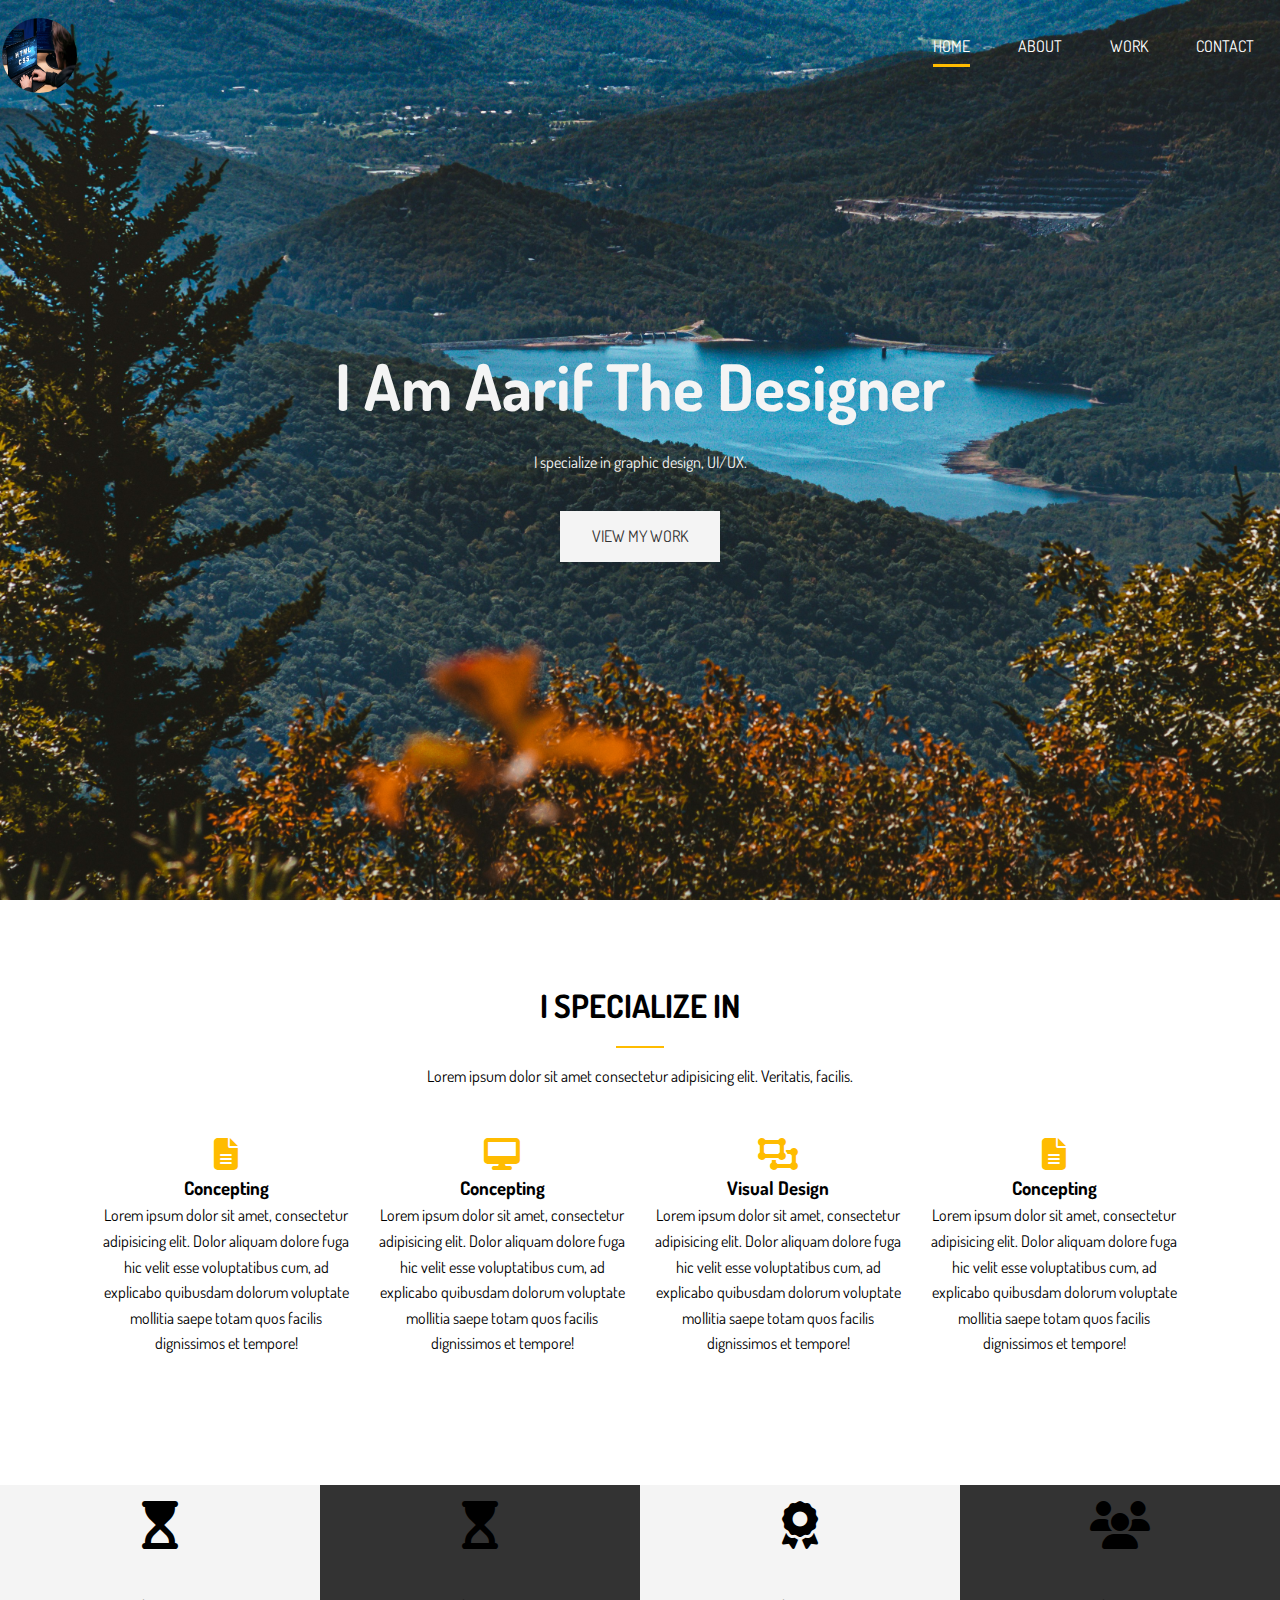
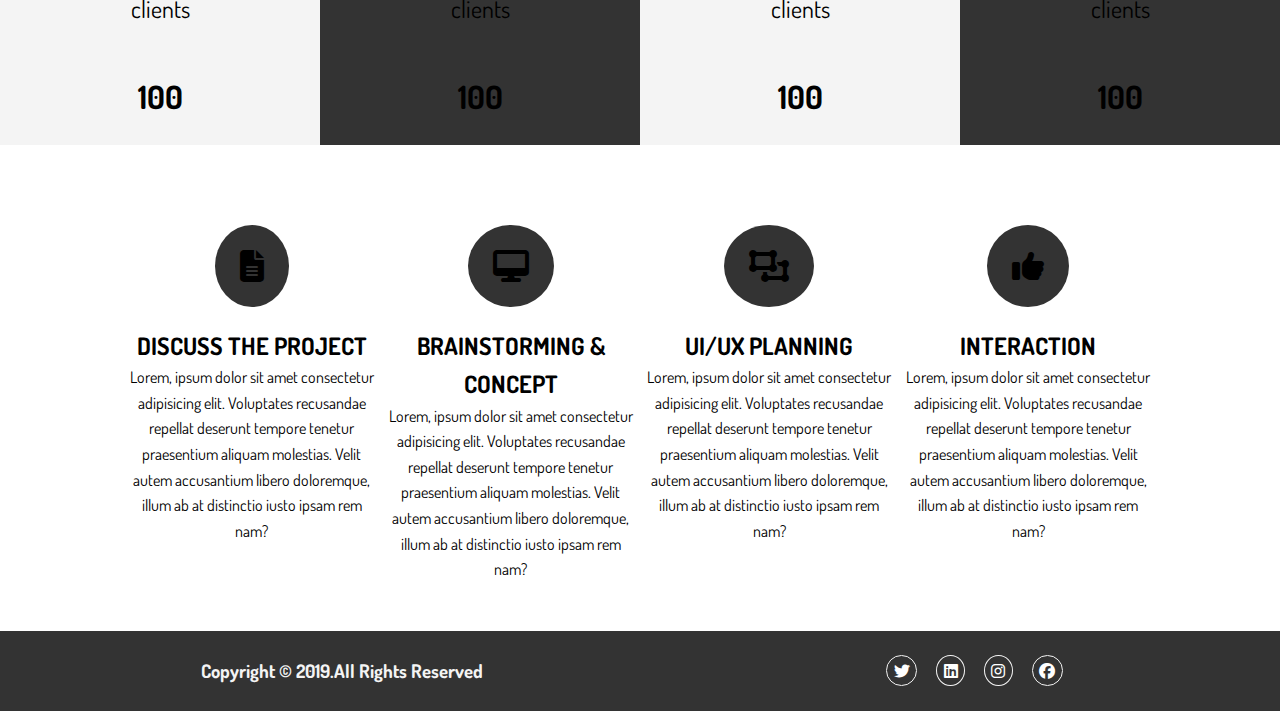
==== commit 1392fe5b: "changes" ====
--- a/index.html
+++ b/index.html
@@ -10,8 +10,7 @@
   <link href="https://fonts.googleapis.com/css2?family=Dosis:wght@200..800&display=swap" rel="stylesheet">
   <link rel="stylesheet" href="https://cdnjs.cloudflare.com/ajax/libs/font-awesome/6.6.0/css/all.min.css">
   <link rel="stylesheet" href="main/port.css">
-</head>
-
+</hea
 <body>
   <!-- Header -->
   <header class="header-home">
--- a/main/port.css
+++ b/main/port.css
@@ -57,7 +57,7 @@
 }
 
 .header-home {
-  background-image: url("/portfolio-images/back112.avif");
+  background-image: url("/portfolio-images/cody-scott-milewski-aCnkRlBD0i4-unsplash (1).jpg");
   background-repeat: no-repeat;
   background-size: cover;
   height: 100vh;
@@ -230,7 +230,6 @@
 
 @media (max-width: 768px) {
   .header-home {
-    background-image: url(/portfolio-images/back122.avif);
     height: 70vh;
   }
   .header-home .header-content {
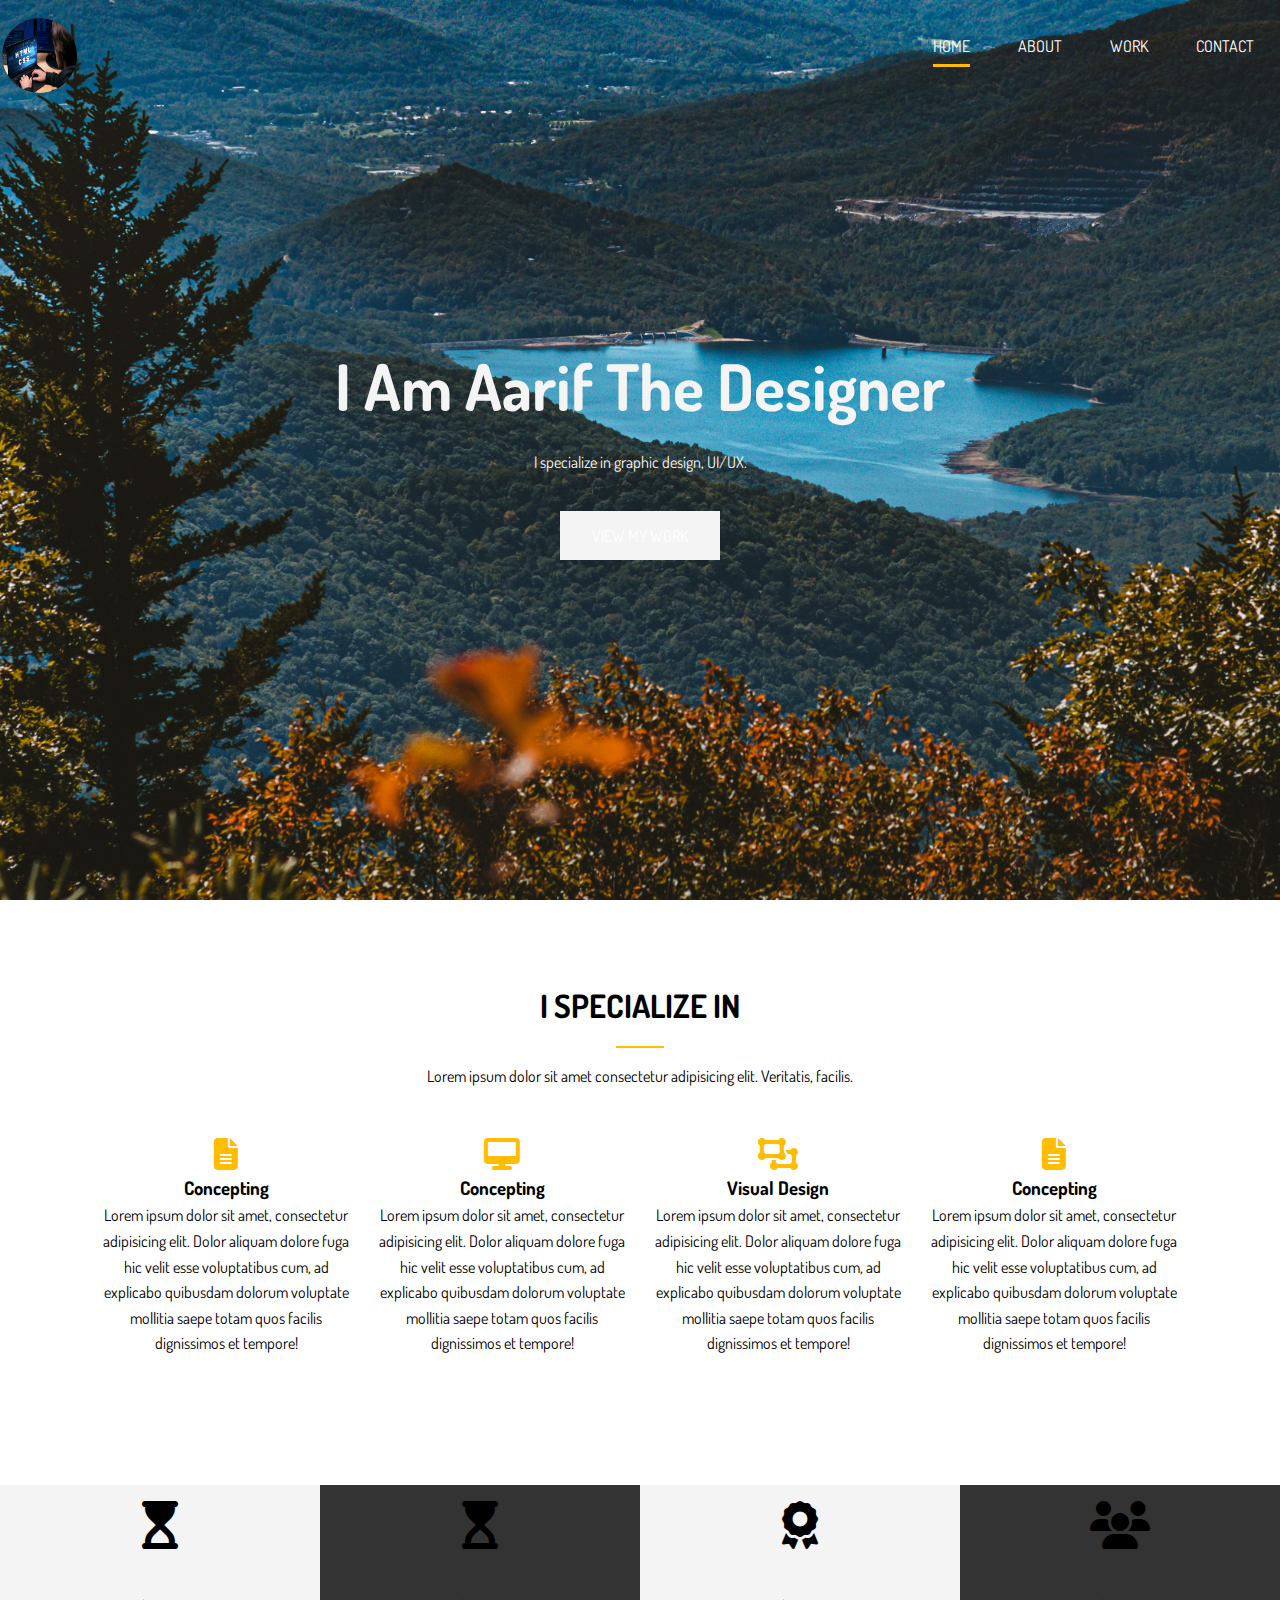
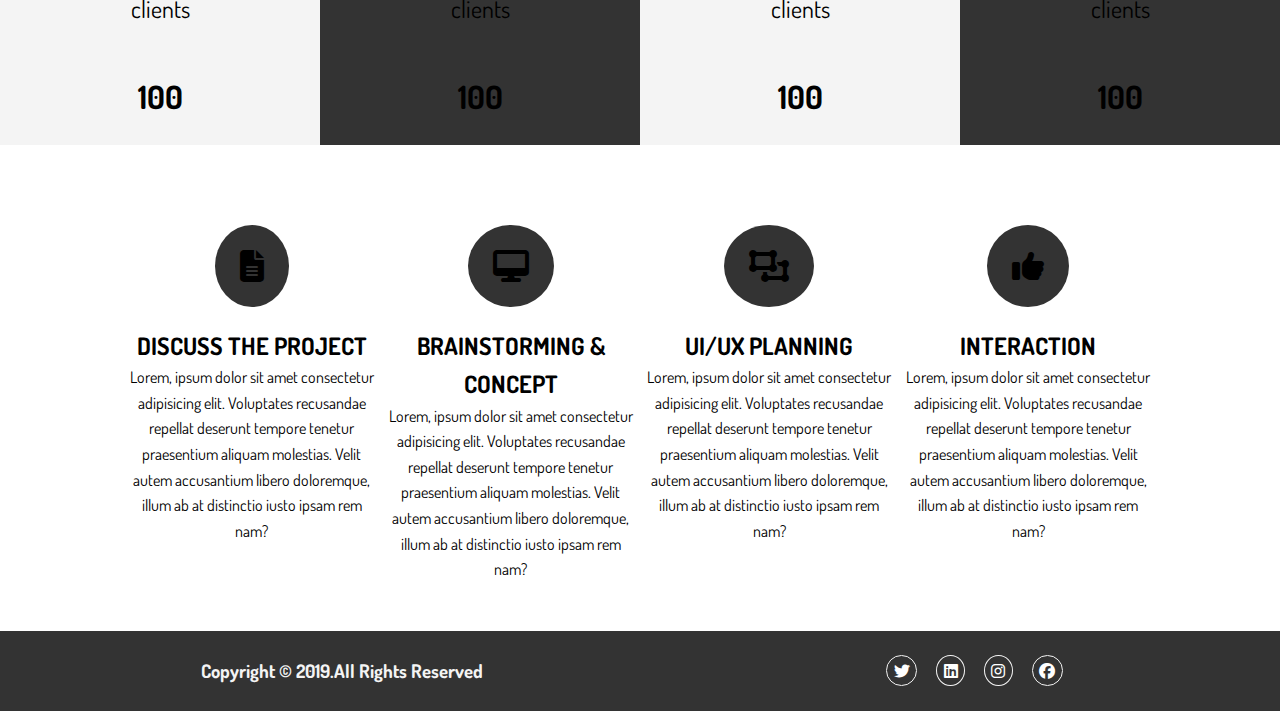
==== commit 88b7b25a: "Editing of files" ====
--- a/index.html
+++ b/index.html
@@ -10,7 +10,7 @@
   <link href="https://fonts.googleapis.com/css2?family=Dosis:wght@200..800&display=swap" rel="stylesheet">
   <link rel="stylesheet" href="https://cdnjs.cloudflare.com/ajax/libs/font-awesome/6.6.0/css/all.min.css">
   <link rel="stylesheet" href="main/port.css">
-</hea
+</head>
 <body>
   <!-- Header -->
   <header class="header-home">
--- a/main/port.css
+++ b/main/port.css
@@ -41,7 +41,21 @@
   padding: 1rem 1.5rem;
 }
 
-a {
+.header-home {
+  background-image: url("/portfolio-images/background.jpg");
+  background-repeat: no-repeat;
+  background-size: cover;
+  height: 100vh;
+  color: #f4f4f4;
+}
+.header-home .btn-light {
+  margin-top: 35px;
+}
+.header-home img {
+  width: 75px;
+  height: 75px;
+}
+.header-home a {
   text-decoration: none;
   color: #fff;
   text-transform: uppercase;
@@ -49,26 +63,11 @@
   padding-bottom: 0.5rem;
   transition: border-color 0.5s;
 }
-a:hover {
+.header-home a:hover {
   border-color: #ccc;
 }
-a.current {
+.header-home a.current {
   border-color: #ffbc00;
-}
-
-.header-home {
-  background-image: url("/portfolio-images/cody-scott-milewski-aCnkRlBD0i4-unsplash (1).jpg");
-  background-repeat: no-repeat;
-  background-size: cover;
-  height: 100vh;
-  color: #f4f4f4;
-}
-.header-home .btn-light {
-  margin-top: 35px;
-}
-.header-home img {
-  width: 75px;
-  height: 75px;
 }
 
 .header-content {
@@ -223,6 +222,7 @@
   border: 1px solid #f4f4f4;
   border-radius: 50%;
   padding: 0.4rem;
+  color: white;
 }
 .footer .special .fab:hover {
   background-color: #ffbc00;
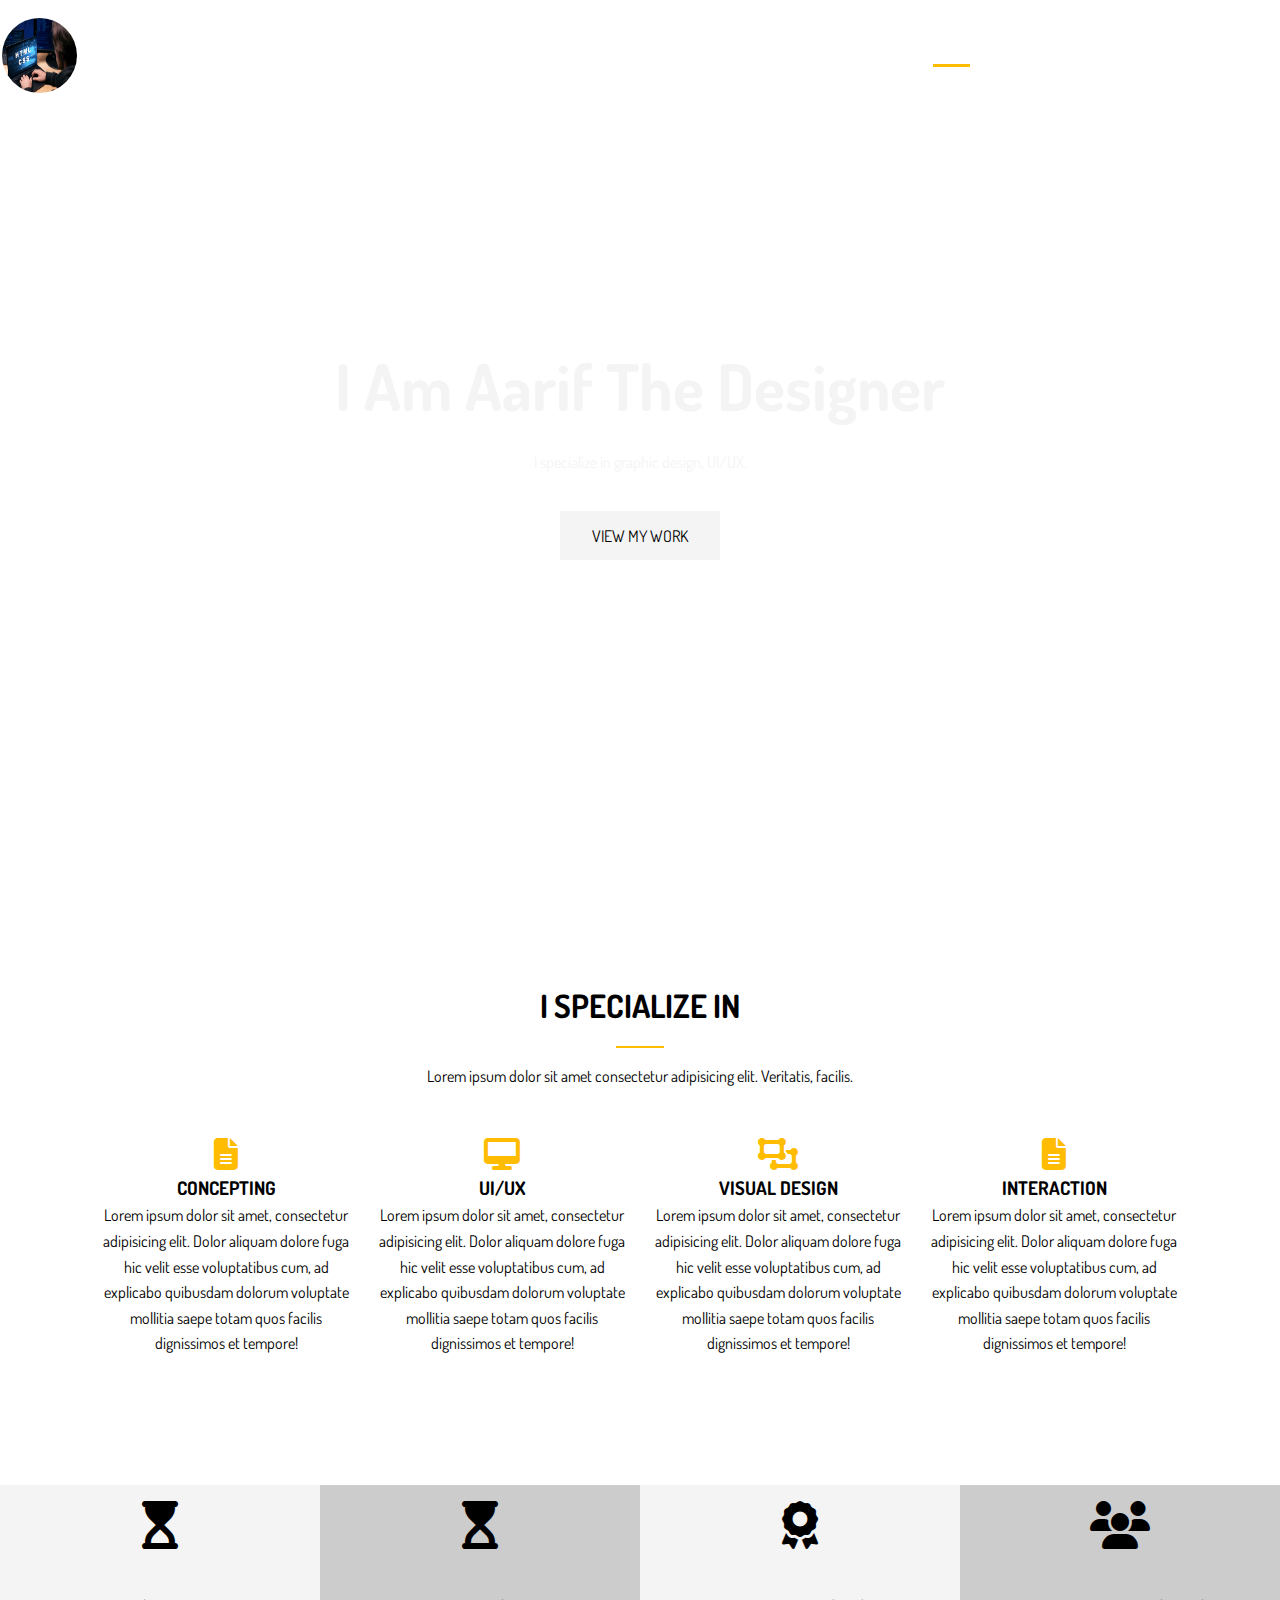
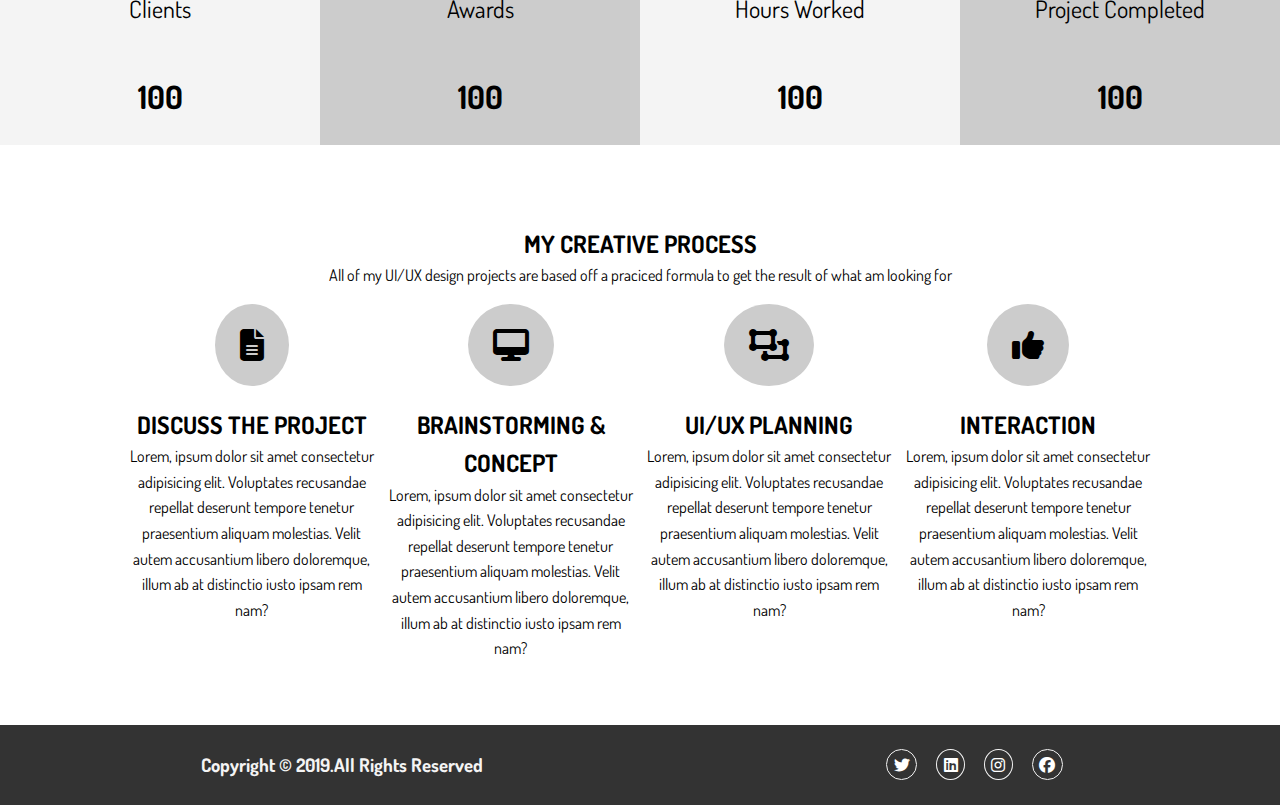
==== commit fe5d7538: "host" ====
--- a/index.html
+++ b/index.html
@@ -43,7 +43,7 @@
     <div class="content-2 text-align">
       <div class="content-3">
         <i class="fas fa-file-alt fa-2x"></i>
-        <h3>Concepting</h3>
+        <h3>CONCEPTING</h3>
         <p>Lorem ipsum dolor sit amet, consectetur adipisicing elit. Dolor aliquam dolore fuga hic velit esse
           voluptatibus cum, ad explicabo quibusdam dolorum voluptate mollitia saepe totam quos facilis dignissimos et
           tempore!</p>
@@ -52,7 +52,7 @@
 
       <div>
         <i class="fas fa-desktop fa-2x"></i>
-        <h3>Concepting</h3>
+        <h3>UI/UX</h3>
         <p>Lorem ipsum dolor sit amet, consectetur adipisicing elit. Dolor aliquam dolore fuga hic velit esse
           voluptatibus cum, ad explicabo quibusdam dolorum voluptate mollitia saepe totam quos facilis dignissimos et
           tempore!</p>
@@ -60,7 +60,7 @@
 
       <div class="content-3">
         <i class="fas fa-object-ungroup fa-2x"></i>
-        <h3>Visual Design</h3>
+        <h3>VISUAL DESIGN</h3>
         <p>Lorem ipsum dolor sit amet, consectetur adipisicing elit. Dolor aliquam dolore fuga hic velit esse
           voluptatibus cum, ad explicabo quibusdam dolorum voluptate mollitia saepe totam quos facilis dignissimos et
           tempore!</p>
@@ -68,7 +68,7 @@
 
       <div>
         <i class="fas fa-file-alt fa-2x"></i>
-        <h3>Concepting</h3>
+        <h3>INTERACTION</h3>
         <p>Lorem ipsum dolor sit amet, consectetur adipisicing elit. Dolor aliquam dolore fuga hic velit esse
           voluptatibus cum, ad explicabo quibusdam dolorum voluptate mollitia saepe totam quos facilis dignissimos et
           tempore!</p>
@@ -84,7 +84,7 @@
       <div class="detail">
         <ul>
           <li><i class="fas fa-hourglass-start fa-3x"></i></li>
-          <li class="stats-title"> clients</li>
+          <li class="stats-title"> Clients</li>
           <li class="stats-number"> 100</li>
         </ul>
       </div>
@@ -92,7 +92,7 @@
       <div class="detail">
         <ul>
           <li><i class="fas fa-hourglass-start fa-3x"></i></li>
-          <li class="stats-title"> clients</li>
+          <li class="stats-title">Awards</li>
           <li class="stats-number"> 100</li>
         </ul>
       </div>
@@ -100,7 +100,7 @@
       <div class="detail">
         <ul>
           <li><i class="fas fa-award fa-3x"></i></li>
-          <li class="stats-title"> clients</li>
+          <li class="stats-title"> Hours Worked</li>
           <li class="stats-number"> 100</li>
         </ul>
       </div>
@@ -108,7 +108,7 @@
       <div class="detail">
         <ul>
           <li><i class="fas fa-users fa-3x"></i></li>
-          <li class="stats-title"> clients</li>
+          <li class="stats-title"> Project Completed</li>
           <li class="stats-number"> 100</li>
         </ul>
       </div>
@@ -118,6 +118,8 @@
 
   <!-- Home Section C-->
   <section class="home text-align" id="py-3">
+    <h2>MY CREATIVE PROCESS</h2>
+    <p>All of my UI/UX design projects are based off a praciced formula to get the result of what am looking for</p>
     <div class="home-container">
 
       <div class="">
--- a/main/port.css
+++ b/main/port.css
@@ -42,7 +42,7 @@
 }
 
 .header-home {
-  background-image: url("/portfolio-images/background.jpg");
+  background-image: url("a ./portfolio-images/background.jpg");
   background-repeat: no-repeat;
   background-size: cover;
   height: 100vh;
@@ -82,6 +82,9 @@
   margin-top: 25px;
   font-size: 1rem;
 }
+.header-content .btn-light {
+  color: black;
+}
 
 .container {
   max-width: 1280px;
@@ -163,7 +166,7 @@
   grid-template-columns: repeat(4, 1fr);
 }
 .section-b .page > *:nth-child(even) {
-  background-color: #333;
+  background-color: #ccc;
 }
 .section-b .page > *:nth-child(odd) {
   background-color: #f4f4f4;
@@ -174,6 +177,9 @@
 
 .home {
   padding: 3rem 8rem;
+}
+.home p {
+  padding-bottom: 15px;
 }
 .home .home-container {
   display: grid;
@@ -197,7 +203,7 @@
   transition: all 1s;
 }
 .home .icon i {
-  background-color: #333;
+  background-color: #ccc;
   margin-bottom: 20px;
   padding: 25px;
   border-radius: 50%;
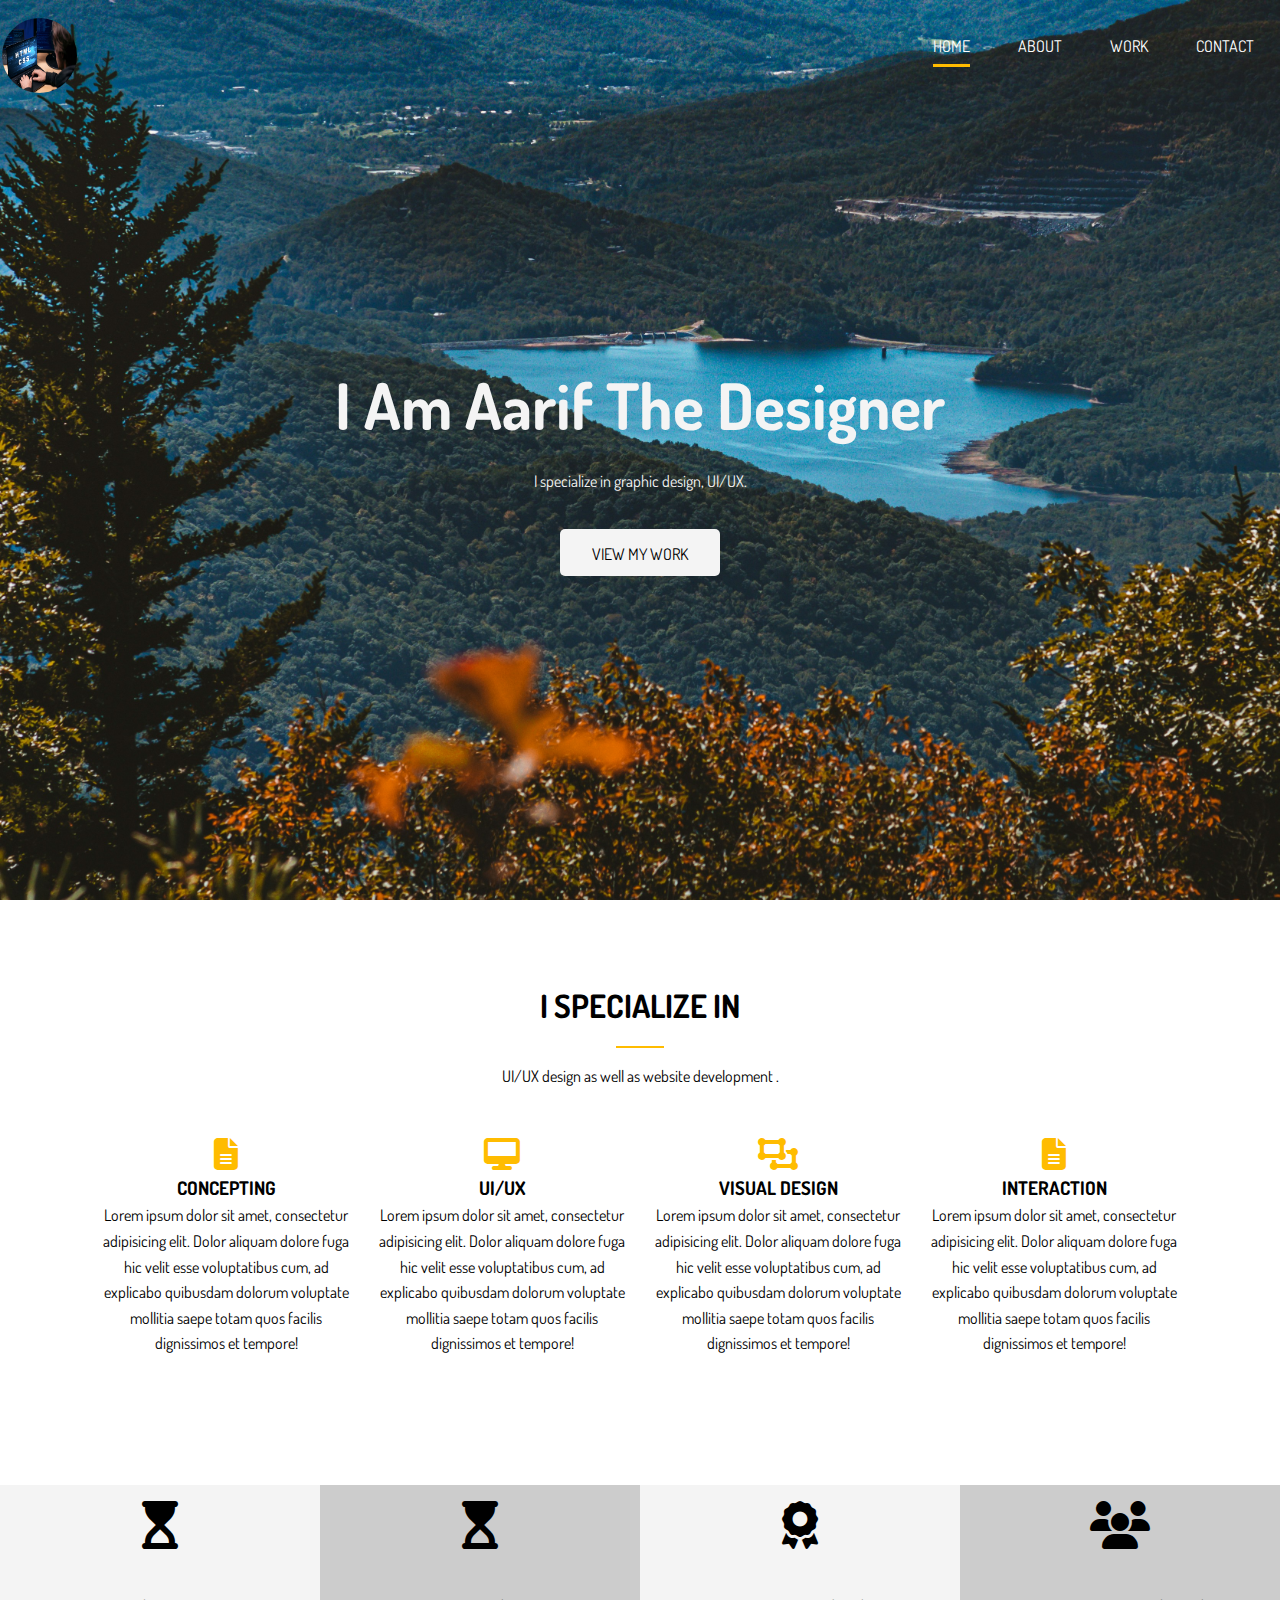
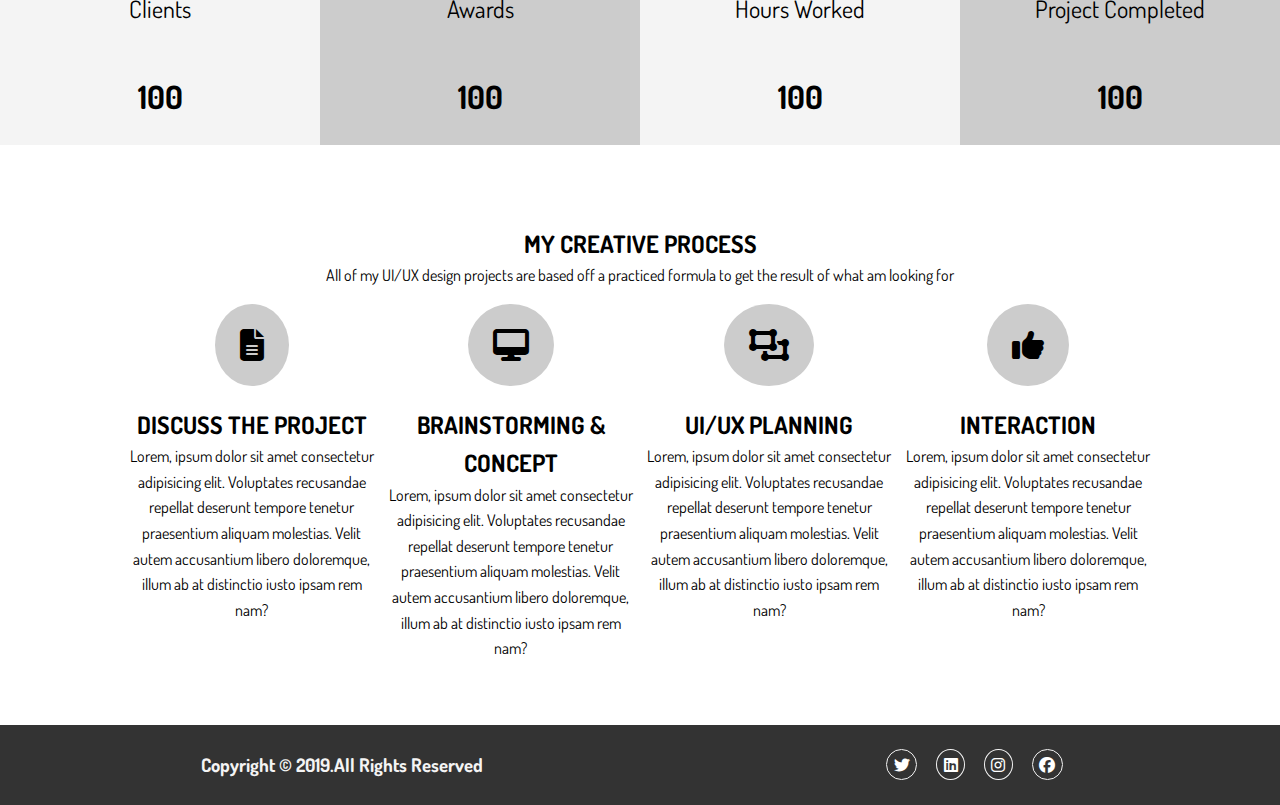
==== commit 115727cc: "amending some mistakes in the file" ====
--- a/index.html
+++ b/index.html
@@ -16,7 +16,7 @@
   <header class="header-home">
     <div class="container">
       <nav class="main-nav">
-        <img src="portfolio-images/html&csslogo.avif" alt="" class="logo-1">
+       <a href=""><img src="portfolio-images/html&csslogo.avif" alt="" class="logo-1"></a> 
         <ul>
           <li><a href="index.html" class="current">Home</a></li>
           <li><a href="about.html" class="">About</a></li>
@@ -37,7 +37,7 @@
     <div class="content-1">
       <h1 >I SPECIALIZE IN</h1>
       <div class="bottom-line"></div>
-      <p>Lorem ipsum dolor sit amet consectetur adipisicing elit. Veritatis, facilis.</p>
+      <p>UI/UX design as well as website development .</p>
     </div>
 
     <div class="content-2 text-align">
@@ -119,7 +119,7 @@
   <!-- Home Section C-->
   <section class="home text-align" id="py-3">
     <h2>MY CREATIVE PROCESS</h2>
-    <p>All of my UI/UX design projects are based off a praciced formula to get the result of what am looking for</p>
+    <p>All of my UI/UX design projects are based off a practiced formula to get the result of what am looking for</p>
     <div class="home-container">
 
       <div class="">
@@ -173,7 +173,7 @@
       <h3>Copyright &copy; 2019.All Rights Reserved</h3>
       <div class="special">
        <a href="https://x.com/home" class="link" target="_blank"><i class="fab fa-twitter"></i></a> 
-       <a href="#" class="link" target="_blank"><i class="fab fa-linkedin"></i></a> 
+       <a href="https://www.linkedin.com/feed/" class="link" target="_blank"><i class="fab fa-linkedin"></i></a> 
        <a href="https://www.instagram.com/accounts/onetap/?next=%2F&hl=en" class="link" target="_blank"><i class="fab fa-instagram"></i></a> 
        <a href="https://web.facebook.com/" class="link" target="_blank"><i class="fab fa-facebook"></i></a> 
       </div>
--- a/main/port.css
+++ b/main/port.css
@@ -42,7 +42,7 @@
 }
 
 .header-home {
-  background-image: url("a ./portfolio-images/background.jpg");
+  background-image: url("../portfolio-images/background.jpg");
   background-repeat: no-repeat;
   background-size: cover;
   height: 100vh;
@@ -51,7 +51,7 @@
 .header-home .btn-light {
   margin-top: 35px;
 }
-.header-home img {
+.header-home .logo-1 {
   width: 75px;
   height: 75px;
 }
@@ -84,6 +84,12 @@
 }
 .header-content .btn-light {
   color: black;
+  border-radius: 5px;
+  border: none;
+  cursor: pointer;
+}
+.header-content .btn-light:hover {
+  background-color: #ffbc00;
 }
 
 .container {
@@ -238,6 +244,10 @@
   .header-home {
     height: 70vh;
   }
+  .header-home .logo-1 {
+    width: 50px;
+    height: 50px;
+  }
   .header-home .header-content {
     padding-top: 10%;
   }
@@ -274,6 +284,9 @@
   }
   .home .home-container {
     grid-template-columns: 1fr;
+  }
+  .home p {
+    padding: 0 0.7rem;
   }
   .footer {
     height: 7rem;
